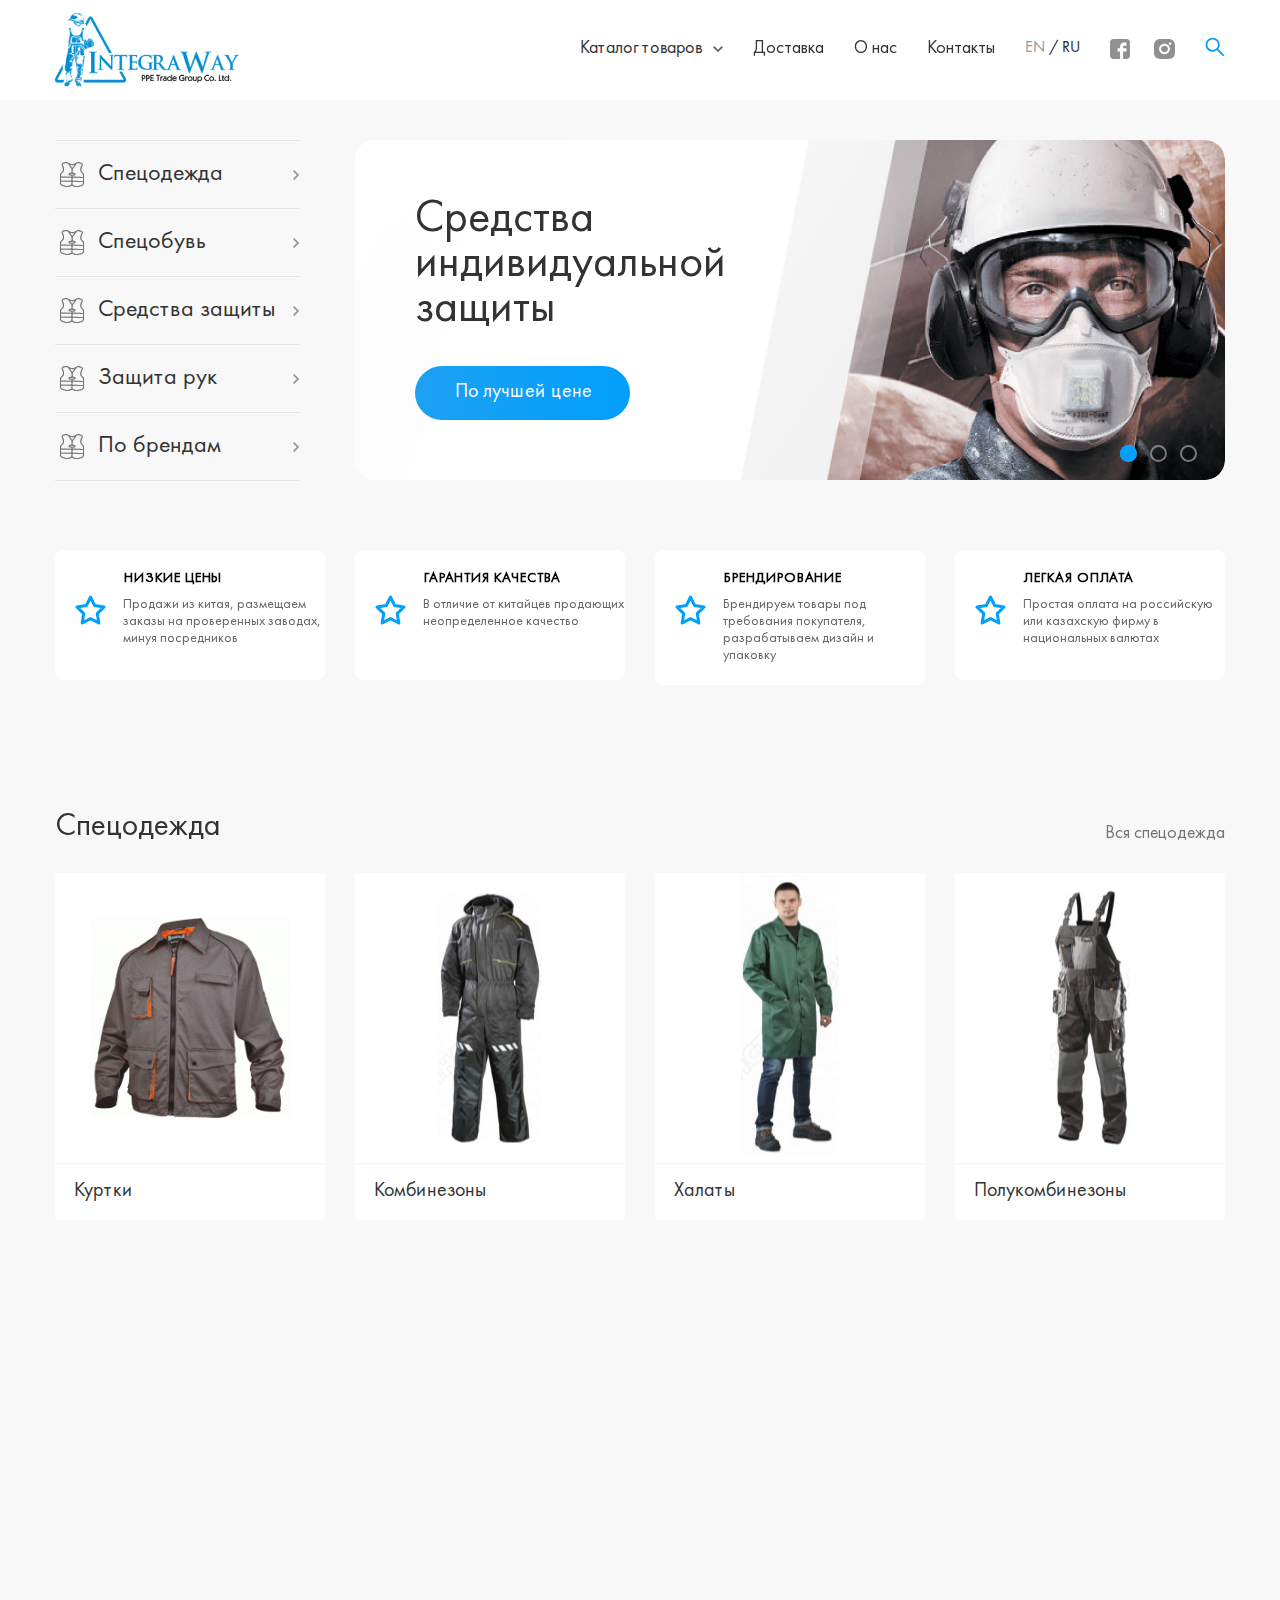
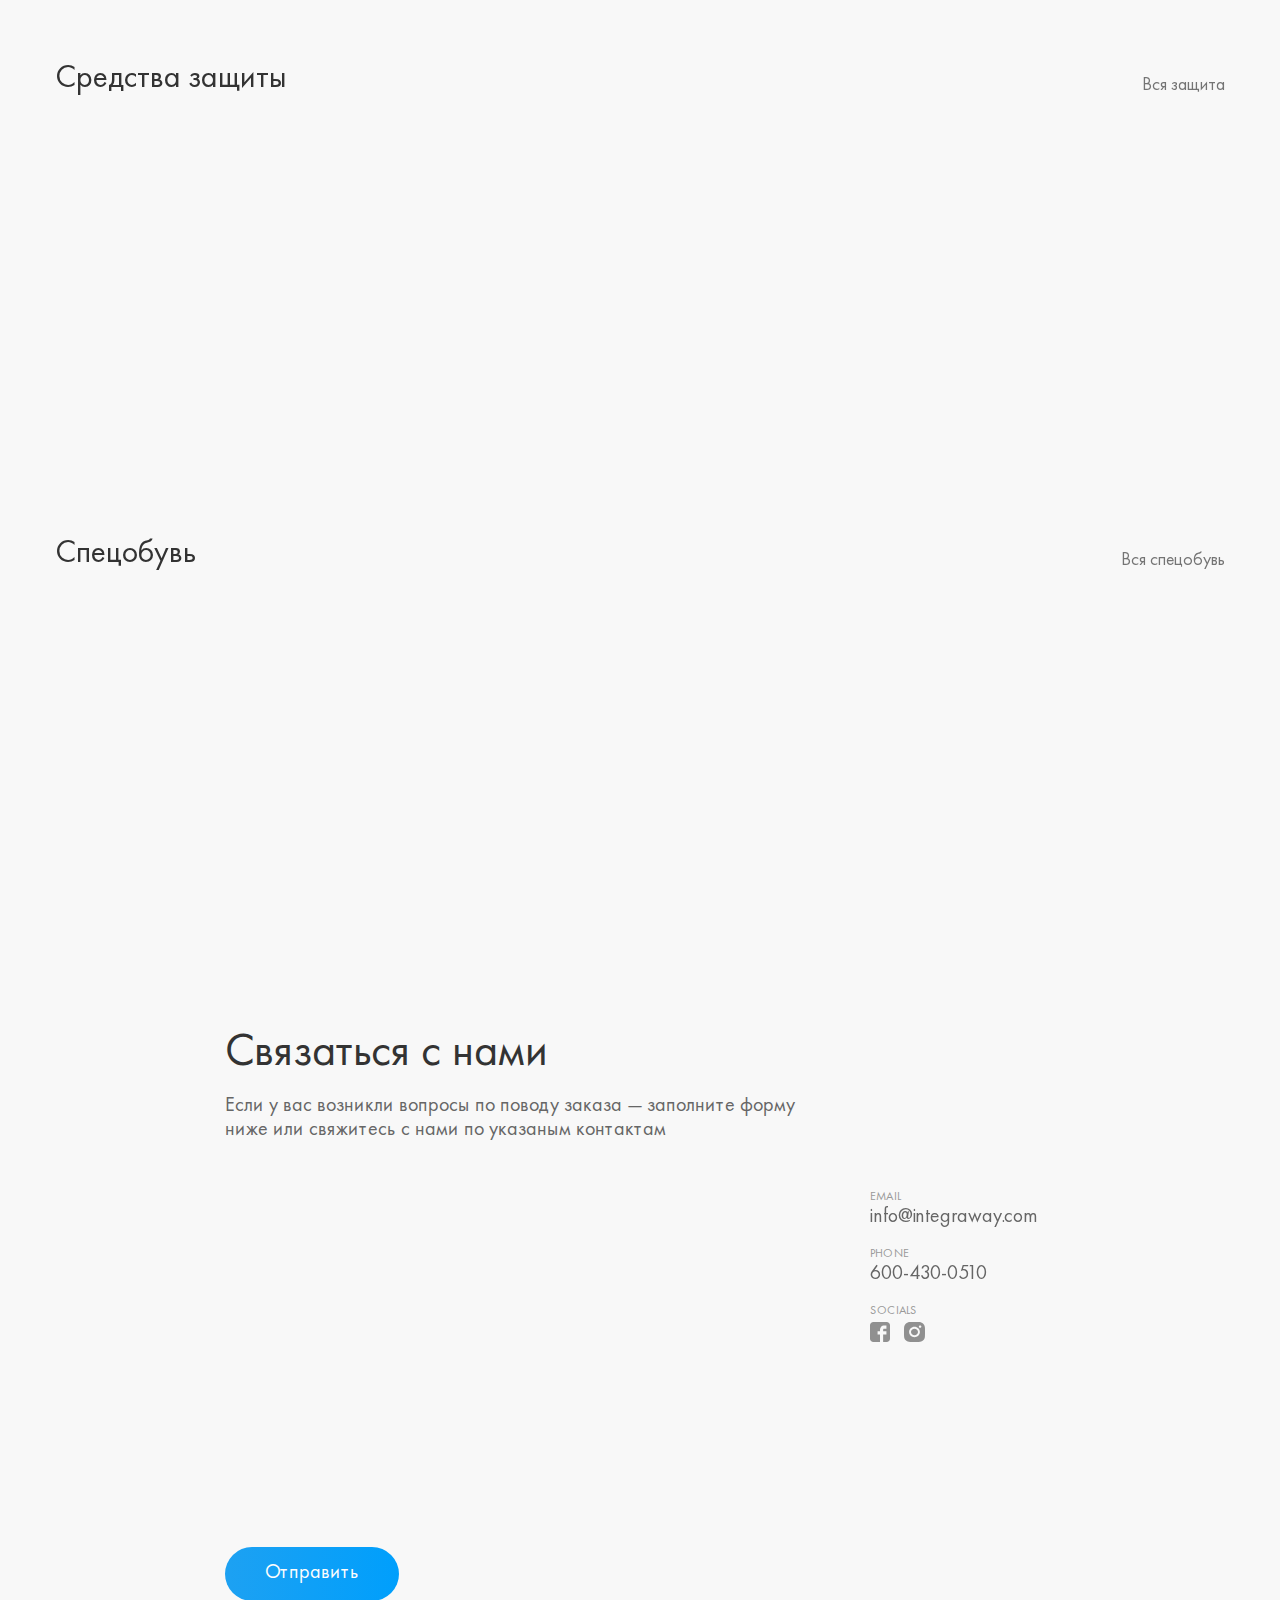
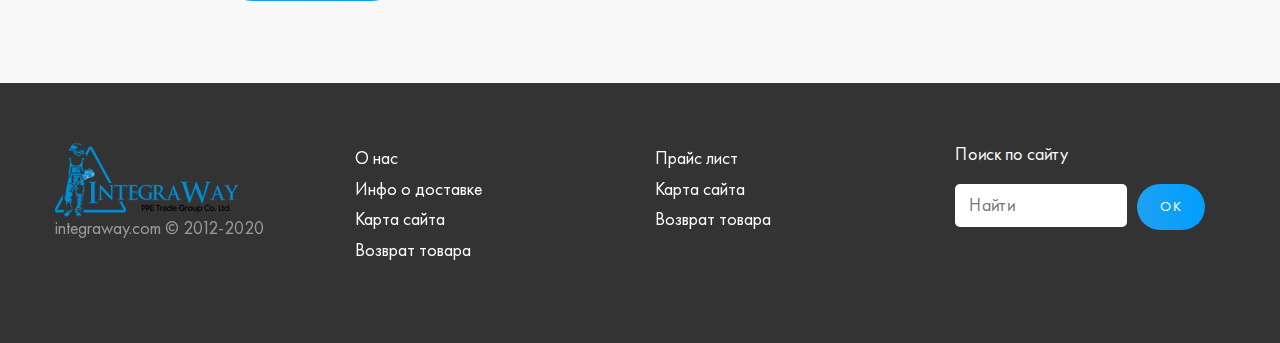
==== index.html @ 1db22d7c "Новый интегра" ====
<!DOCTYPE html>
<html lang="en">
    <head>
        <meta charset="utf-8" />
        <meta http-equiv="X-UA-Compatible" content="IE=edge" />
        <meta name="viewport" content="width=device-width, initial-scale=1, shrink-to-fit=no" />
        <meta name="description" content= />
        <meta name="author" content= />
        <link rel="stylesheet" href="css/animate.min.css">
        <link rel="stylesheet" href="css/hover-min.css">
        <link rel="stylesheet" href="https://stackpath.bootstrapcdn.com/bootstrap/4.3.1/css/bootstrap.min.css" integrity="sha384-ggOyR0iXCbMQv3Xipma34MD+dH/1fQ784/j6cY/iJTQUOhcWr7x9JvoRxT2MZw1T" crossorigin="anonymous">
        <link href="https://fonts.googleapis.com/css?family=Roboto:100,400,700&display=swap&subset=cyrillic" rel="stylesheet">
        <link rel="stylesheet" href="slick/slick.css">
        <link rel="stylesheet" href="slick/slick-theme.css">
        <link rel="stylesheet" href="css/reset.default.css">
        <link rel="stylesheet" href="css/fonts.css">
        <link rel="stylesheet" href="css/style.css">
        <title>IntegraWay.Remmastered</title>
    </head>
    <body>

        <section class="head">
            <div class="container-fluid">
                <div class="head-head">
                    <div class="head-head__logo"> <a href="index.html"><img src="img/head/logo.png" alt="img"></a> </div>
                    <div class="nav-menu">
                        <div class="nav-menu__item catalog"> <a href="#">Каталог товаров</a>
                            <img src="img/head/arrow.svg" alt="img">
                            <div class="submenu">
                                <div class="submenu_item"> <div class="catalog-item"><a href="#">Спецодежда</a></div>
                                    <a href="#">Одноразовая одежда</a>
                                    <a href="#">Комбинезоны</a>
                                    <a href="#">Полукомбинезоны</a>
                                    <a href="#">Куртки</a>
                                    <a href="#">Халаты</a>
                                    <a href="#">Жилеты</a>
                                    <a href="#">Фартуки</a>
                                    <a href="#">Рубашки, спецовки</a>
                                    <a href="#">Штаны и брюки</a>
                                    <a href="#">Внутренняя одежда</a>
                                    <a href="#">Сигнальная одежда</a>
                                    <a href="#">Униформа</a>
                                </div>
                                <div class="submenu_item"> <div class="catalog-item"><a href="#">Спецобувь</a></div>
                                    <a href="#">Ботинки рабочие</a>
                                    <a href="#">Сапоги рабочие</a>
                                    <a href="#">Сапоги резиновые</a>
                                    <a href="#">Шипы для обуви</a>
                                </div>
                                <div class="submenu_item"> <div class="catalog-item"><a href="#">Средства защиты</a></div>
                                    <a href="#">Защита головы</a>
                                    <a href="#">Защита глаз и лица</a>
                                    <a href="#">Защита органов<br> дыхания</a>
                                    <a href="#">Защита органов<br> слуха</a>
                                    <a href="#">Защита от падения<br> с высоты</a>
                                    <a href="#">Наборы защитного<br> оборудования </a>
                                </div>
                                <div class="submenu_item"> <div class="catalog-item"><a href="#">Бренды</a></div>
                                    <a href="#">AlBert</a>
                                    <a href="#">Amyto</a>
                                    <a href="#">Antony Gill</a>
                                    <a href="#">Delta</a>
                                    <a href="#">DeltaPlus</a>
                                    <a href="#">Dossi</a>
                                    <a href="#">Du Pont</a>
                                    <a href="#">FalkPit</a>
                                    <a href="#">Fanotek</a>
                                    <a href="#">FalkPit</a>
                                    <a href="#">Fanotek</a>
                                </div>
                            </div>
                        </div>
                        <div class="nav-menu__item hvr-underline-from-left"><a href="#">Доставка</a></div>
                        <div class="nav-menu__item hvr-underline-from-left"><a href="#">О нас</a></div>
                        <div class="nav-menu__item hvr-underline-from-left"><a href="#contact">Контакты</a></div>
                        <div class="nav-menu__item"><span class="EN">EN</span> / <span class="RU">RU</span></div>
                        <div class="nav-menu__item">
                            <a href="#"><img class="facebook" src="img/head/hover-facebook.svg" alt="img"></a>
                            <a href="#"><img class="insta" src="img/head/hover-insta.svg" alt="img"></a>
                        </div>
                        <div class="nav-menu__item">
                            <input type="search" placeholder="Поиск" class="head-search">
                            <img class="search-img" src="img/head/search.svg" alt="img">
                        </div>
                    </div>
                </div>
            </div>
        </section>

        <section class="burger">
            <a href="#" class="menu-link">
                <span></span>
            </a>
    
            <div class="menu">
                <div class="lank">
                    <div class="panel-head">
                        <div class="click catalogs"> <a href="#">Каталог товаров</a> <img class="cat-arrow" src="img/head/arrow.svg" alt="img">
                            <div class="panel-collapse">
                                <div class="click mt"><img class="catalogs-img" src="img/main/category-1.svg" alt="img"> <div class="categoryA" href="#">Спецодежда</div>
                                    <div class="panel-collapse">
                                        <div class="click"> <a class="subcategory1" href="#">Одноразовая одежда</a></div>
                                        <div class="click"> <a class="subcategory1" href="#">Комбинезоны</a></div>
                                        <div class="click"> <a class="subcategory1" href="#">Полукомбинезоны</a></div>
                                        <div class="click"> <a class="subcategory1" href="#">Куртки</a></div>
                                        <div class="click"> <a class="subcategory1" href="#">Халаты</a></div>
                                        <div class="click"> <a class="subcategory1" href="#">Жилеты</a></div>
                                        <div class="click"> <a class="subcategory1" href="#">Фартуки</a></div>
                                        <div class="click"> <a class="subcategory1" href="#">Рубашки, спецовки</a></div>
                                        <div class="click"> <a class="subcategory1" href="#">Штаны и брюки</a></div>
                                        <div class="click"> <a class="subcategory1" href="#">Внутренняя одежда</a></div>
                                        <div class="click"> <a class="subcategory1" href="#">Сигнальная одежда</a></div>
                                        <div class="click"> <a class="subcategory1" href="#">Униформа</a></div>
                                    </div>
                                </div>
                            </div>

                            <div class="panel-collapse">
                                <div class="click"><img class="catalogs-img" src="img/main/category-1.svg" alt="img"> <div class="categoryA" href="#">Спецобувь</div>
                                    <div class="panel-collapse">
                                        <div class="click"> <a class="subcategory1" href="#">Ботинки рабочие</a></div>
                                        <div class="click"> <a class="subcategory1" href="#">Сапоги рабочие</a></div>
                                        <div class="click"> <a class="subcategory1" href="#">Сапоги резиновы</a></div>
                                        <div class="click"> <a class="subcategory1" href="#">Шипы для обуви</a></div>
                                    </div>
                                </div>
                            </div>

                            <div class="panel-collapse">
                                <div class="click"><img class="catalogs-img" src="img/main/category-1.svg" alt="img"> <div class="categoryA" href="#">Средства защиты</div>
                                    <div class="panel-collapse">
                                        <div class="click"> <a class="subcategory1" href="#">Защита головы</a></div>
                                        <div class="click"> <a class="subcategory1" href="#">Защита глаз и лица</a> </div>
                                        <div class="click"> <a class="subcategory1" href="#">Защита органов дыхания</a> </div>
                                        <div class="click"> <a class="subcategory1" href="#">Защита органов слуха</a> </div>
                                        <div class="click"> <a class="subcategory1" href="#">Защита от падения с высоты</a></div>
                                        <div class="click"> <a class="subcategory1" href="#">Наборы защитного оборудования</a></div>
                                    </div>
                                </div>
                            </div>

                            <div class="panel-collapse">
                                <div class="click"><img class="catalogs-img" src="img/main/category-1.svg" alt="img"> <div class="categoryA" href="#">Бренды</div>
                                    <div class="panel-collapse">
                                        <div class="click"> <a class="subcategory1" href="#">AlBert</a></div>
                                        <div class="click"> <a class="subcategory1" href="#">Amyto</a></div>
                                        <div class="click"> <a class="subcategory1" href="#">Antony Gill</a></div>
                                        <div class="click"> <a class="subcategory1" href="#">Delta</a></div>
                                        <div class="click"> <a class="subcategory1" href="#">DeltaPlus</a></div>
                                        <div class="click"> <a class="subcategory1" href="#">Dossi</a></div>
                                        <div class="click"> <a class="subcategory1" href="#">Du Pont</a></div>
                                        <div class="click"> <a class="subcategory1" href="#">FalkPit</a></div>
                                        <div class="click"> <a class="subcategory1" href="#">Fanotek</a></div>
                                        <div class="click"> <a class="subcategory1" href="#">FalkPi</a></div>
                                        <div class="click"> <a class="subcategory1" href="#">Fanotek</a></div>
                                    </div>
                                </div>
                            </div>

                        </div>
                    </div>
                </div>
                <div class="link"><a href="#item1"">Доставка</a></div>
                <div class="link"><a href="#item1"">О нас</a></div>
                <div class="link"><a href="#contact"">Контакты</a></div>
                <div class="link">
                    <a class="facebook" href="#"><img src="img/head/hover-facebook.svg" alt="img"></a>
                    <a class="insta" href="#"><img src="img/head/hover-insta.svg" alt="img"></a>
                </div>
                <div class="">
                    <input class="burger-search" type="search" placeholder="Поиск">
                    <button class="burger-button">ок</button>
                </div>
            </div>
        </section>

        <section class="main">
            <div class="container-fluid">
                <div class="row">
                    <div class="col-12 col-sm-12 col-md-4 col-lg-3 col-xl-3">
                        <div class="panel-show wow fadeInLeft" data-wow-delay="0.5s" data-wow-duration="2s"><img class="show-img" src="img/main/category-1.svg" alt="img">Спецодежда<img class="show-arrow" src="img/main/category-arrow.svg" alt="img"> </div>
                        <div class="panel-hide">
                            <div>Одноразовая одежда</div>
                            <div>Комбинезоны</div>
                            <div>Полукомбинезоны</div>
                            <div>Куртки</div>
                            <div>Халаты</div>
                            <div>Жилеты</div>
                            <div>Фартуки</div>
                            <div>Рубашки, спецовки</div>
                            <div>Штаны и брюки</div>
                            <div>Внутренняя одежда</div>
                            <div>Сигнальная одежда</div>
                            <div>Униформа</div>
                        </div>

                        <div class="panel-show wow fadeInLeft" data-wow-delay="0.4s" data-wow-duration="2s"><img class="show-img" src="img/main/category-1.svg" alt="img">Спецобувь<img class="show-arrow" src="img/main/category-arrow.svg" alt="img"> </div>
                        <div class="panel-hide">
                            <div>Ботинки рабочие</div>
                            <div>Сапоги рабочие</div>
                            <div>Сапоги резиновые</div>
                            <div>Шипы для обуви</div>
                        </div>

                        <div class="panel-show wow fadeInLeft" data-wow-delay="0.3s" data-wow-duration="2s"><img class="show-img" src="img/main/category-1.svg" alt="img">Средства защиты<img class="show-arrow" src="img/main/category-arrow.svg" alt="img"> </div>
                        <div class="panel-hide">
                            <div>Защита головы</div>
                            <div>Защита глаз и лица</div>
                            <div>Защита органов дыхания</div>
                            <div>Защита органов слуха</div>
                            <div>Защита от падения с высоты</div>
                            <div>Наборы защитного оборудования</div>
                        </div>

                        <div class="panel-show wow fadeInLeft" data-wow-delay="0.2s" data-wow-duration="2s"><img class="show-img" src="img/main/category-1.svg" alt="img">Защита рук<img class="show-arrow" src="img/main/category-arrow.svg" alt="img"></div>
                        <div class="panel-hide">
                            <div>Защита головы</div>
                            <div>Защита глаз и лица</div>
                            <div>Защита органов дыхания</div>
                            <div>Защита органов слуха</div>
                            <div>Защита от падения с высоты</div>
                            <div>Наборы защитного оборудования</div>
                        </div>

                        <div class="panel-show after wow fadeInLeft" data-wow-delay="0.1s" data-wow-duration="2s"><img class="show-img" src="img/main/category-1.svg" alt="img">По брендам<img class="show-arrow" src="img/main/category-arrow.svg" alt="img"></div>
                        <div class="panel-hide">
                            <div>AlBert</div>
                            <div>Amyto</div>
                            <div>Antony Gill</div>
                            <div>Delta</div>
                            <div>DeltaPlus</div>
                            <div>Dossi</div>
                            <div>Du Pont</div>
                            <div>FalkPit</div>
                            <div>Fanotek</div>
                            <div>FalkPit</div>
                            <div>Fanotek</div>
                        </div>
                    </div>  
                    <div class="col-12 col-sm-12 col-md-8 col-lg-9 col-xl-9">
                        <div class="slider-main wow fadeInRight" data-wow-delay="0.2s" data-wow-duration="2s">
                            <div class="sliders">
                                <img src="img/main/slider-1.jpg" alt="img" class="screen-main">
                                <div class="sliders-title">Средства<br> индивидуальной<br> защиты</div>
                                <button class="sliders-button">По лучшей цене</button>
                            </div>

                            <div class="sliders">
                                <img src="img/main/slider-1.jpg" alt="img" class="screen-main">
                                <div class="sliders-title">Средства<br> индивидуальной<br> защиты</div>
                                <button class="sliders-button">По лучшей цене</button>
                            </div>

                            <div class="sliders">
                                <img src="img/main/slider-1.jpg" alt="img" class="screen-main">
                                <div class="sliders-title">Средства<br> индивидуальной<br> защиты</div>
                                <button class="sliders-button">По лучшей цене</button>
                            </div>
                        </div>
                    </div>
                </div>
            </div>
        </section>

        <!-- @media screen and (max-width: 767px) -->
        <section class="small main">
            <div class="container-fluid">
                <div class="row">
                    <div class="col-12 col-sm-12 col-md-8 col-lg-9 col-xl-9 slide" >
                        <div class="slider-main wow fadeInRight" data-wow-delay="0.2s" data-wow-duration="2s">
                            <div class="sliders">
                                <img src="img/main/slider-1.jpg" alt="img" class="screen-main">
                                <img src="img/main/main-mobile-slider.png" alt="img" class="mobile-main">
                                <div class="sliders-title">Средства<br> индивидуальной<br> защиты</div>
                                <button class="sliders-button">По лучшей цене</button>
                            </div>
                        </div>
                    </div>


                    <div class="col-12 col-sm-12 col-md-4 col-lg-3 col-xl-3">
                        <div class="panel-show wow fadeInLeft" data-wow-delay="0.5s" data-wow-duration="2s"><img
                                class="show-img" src="img/main/category-1.svg" alt="img">Спецодежда<img
                                class="show-arrow" src="img/main/category-arrow.svg" alt="img"> </div>
                        <div class="panel-hide">
                            <div>Одноразовая одежда</div>
                            <div>Комбинезоны</div>
                            <div>Полукомбинезоны</div>
                            <div>Куртки</div>
                            <div>Халаты</div>
                            <div>Жилеты</div>
                            <div>Фартуки</div>
                            <div>Рубашки, спецовки</div>
                            <div>Штаны и брюки</div>
                            <div>Внутренняя одежда</div>
                            <div>Сигнальная одежда</div>
                            <div>Униформа</div>
                        </div>

                        <div class="panel-show wow fadeInLeft" data-wow-delay="0.4s" data-wow-duration="2s"><img
                                class="show-img" src="img/main/category-1.svg" alt="img">Спецобувь<img
                                class="show-arrow" src="img/main/category-arrow.svg" alt="img"> </div>
                        <div class="panel-hide">
                            <div>Ботинки рабочие</div>
                            <div>Сапоги рабочие</div>
                            <div>Сапоги резиновые</div>
                            <div>Шипы для обуви</div>
                        </div>

                        <div class="panel-show wow fadeInLeft" data-wow-delay="0.3s" data-wow-duration="2s"><img
                                class="show-img" src="img/main/category-1.svg" alt="img">Средства защиты<img
                                class="show-arrow" src="img/main/category-arrow.svg" alt="img"> </div>
                        <div class="panel-hide">
                            <div>Защита головы</div>
                            <div>Защита глаз и лица</div>
                            <div>Защита органов дыхания</div>
                            <div>Защита органов слуха</div>
                            <div>Защита от падения с высоты</div>
                            <div>Наборы защитного оборудования</div>
                        </div>

                        <div class="panel-show wow fadeInLeft" data-wow-delay="0.2s" data-wow-duration="2s"><img
                                class="show-img" src="img/main/category-1.svg" alt="img">Защита рук<img
                                class="show-arrow" src="img/main/category-arrow.svg" alt="img"></div>
                        <div class="panel-hide">
                            <div>Защита головы</div>
                            <div>Защита глаз и лица</div>
                            <div>Защита органов дыхания</div>
                            <div>Защита органов слуха</div>
                            <div>Защита от падения с высоты</div>
                            <div>Наборы защитного оборудования</div>
                        </div>

                        <div class="panel-show after wow fadeInLeft" data-wow-delay="0.1s" data-wow-duration="2s"><img
                                class="show-img" src="img/main/category-1.svg" alt="img">По брендам<img
                                class="show-arrow" src="img/main/category-arrow.svg" alt="img"></div>
                        <div class="panel-hide">
                            <div>AlBert</div>
                            <div>Amyto</div>
                            <div>Antony Gill</div>
                            <div>Delta</div>
                            <div>DeltaPlus</div>
                            <div>Dossi</div>
                            <div>Du Pont</div>
                            <div>FalkPit</div>
                            <div>Fanotek</div>
                            <div>FalkPit</div>
                            <div>Fanotek</div>
                        </div>
                    </div> 
                </div>
            </div>
        </section>

        <section class="features">
            <div class="container-fluid">
                <div class="row">
                    <div class="col-12 col-sm-6 col-md-6 col-lg-3 col-xl-3">
                        <div class="item hvr-border-fade wow fadeInLeft" data-wow-delay="0.2s" data-wow-duration="2s">
                            <div class="item-title">низкие цены</div>
                            <div class="item-descr">
                                <div class="item-descr__img"><img src="img/features/star.svg" alt="img"></div>
                                <div class="item-descr__text">Продажи из китая, размещаем заказы на проверенных заводах, минуя посредников</div>
                            </div>
                        </div>
                    </div>
                    <div class="col-12 col-sm-6 col-md-6 col-lg-3 col-xl-3">
                        <div class="item hvr-border-fade wow fadeInLeft" data-wow-delay="0.4s" data-wow-duration="2s"">
                            <div class="item-title">гарантия качества</div>
                            <div class="item-descr">
                                <div class="item-descr__img"><img src="img/features/star.svg" alt="img"></div>
                                <div class="item-descr__text">В отличие от китайцев продающих неопределенное качество</div>
                            </div>
                        </div>
                    </div>
                    <div class="col-12 col-sm-6 col-md-6 col-lg-3 col-xl-3">
                        <div class="item hvr-border-fade wow fadeInRight" data-wow-delay="0.2s" data-wow-duration="2s"">
                            <div class="item-title">брендирование</div>
                            <div class="item-descr">
                                <div class="item-descr__img"><img src="img/features/star.svg" alt="img"></div>
                                <div class="item-descr__text">Брендируем товары под требования покупателя, разрабатываем дизайн и упаковку</div>
                            </div>
                        </div>
                    </div>
                    <div class="col-12 col-sm-6 col-md-6 col-lg-3 col-xl-3">
                        <div class="item hvr-border-fade wow fadeInRight" data-wow-delay="0.4s" data-wow-duration="2s"">
                            <div class="item-title">Легкая оплата</div>
                            <div class="item-descr">
                                <div class="item-descr__img"><img src="img/features/star.svg" alt="img"></div>
                                <div class="item-descr__text">Простая оплата на российскую или казахскую фирму в национальных валютах</div>
                            </div>
                        </div>
                    </div>
                </div>
            </div>
        </section>

        <section class="showcase">
            <div class="container-fluid">
                <div class="showcase-descr">
                    <div class="showcase-descr__title"><a class="hvr-forward" href="#">Спецодежда</a></div>
                    <div class="showcase-descr__subtitle"><a class="hvr-forward" href="#">Вся спецодежда</a></div>
                </div>
                <div class="row">
                    <div class="col-12 col-sm-6 col-md-4 col-lg-3 col-xl-3">
                        <div class="card wow fadeInDown" data-wow-delay="0.1s" data-wow-duration="1s">
                            <div class="card-img"><a href="#"><img src="img/showcase/category-1.jpg" alt="img"></a></div>
                            <div class="card-name"><a href="#">Куртки</a></div>
                        </div>
                    </div>

                    <div class="col-12 col-sm-6 col-md-4 col-lg-3 col-xl-3">
                        <div class="card wow fadeInDown" data-wow-delay="0.2s" data-wow-duration="1s">
                            <div class="card-img"><a href="#"><img src="img/showcase/category-2.jpg" alt="img"></a></div>
                            <div class="card-name"><a href="#">Комбинезоны</a></div>
                        </div>
                    </div>

                    <div class="col-12 col-sm-6 col-md-4 col-lg-3 col-xl-3">
                        <div class="card wow fadeInDown" data-wow-delay="0.3s" data-wow-duration="1s">
                            <div class="card-img"><a href="#"><img src="img/showcase/category-3.jpg" alt="img"></a></div>
                            <div class="card-name"><a href="#">Халаты</a></div>
                        </div>
                    </div>

                    <div class="col-12 col-sm-6 col-md-4 col-lg-3 col-xl-3">
                        <div class="card wow fadeInDown" data-wow-delay="0.4s" data-wow-duration="2s">
                            <div class="card-img"><a href="#"><img src="img/showcase/category-4.jpg" alt="img"></a></div>
                            <div class="card-name"><a href="#">Полукомбинезоны</a></div>
                        </div>
                    </div>

                    <div class="col-12 col-sm-6 col-md-4 col-lg-3 col-xl-3">
                        <div class="card wow fadeInUp" data-wow-delay="0.1s" data-wow-duration="1s">
                            <div class="card-img"><a href="#"><img src="img/showcase/category-5.jpg" alt="img"></a></div>
                            <div class="card-name"><a href="#">Халаты</a></div>
                        </div>
                    </div>

                    <div class="col-12 col-sm-6 col-md-4 col-lg-3 col-xl-3">
                        <div class="card wow fadeInUp" data-wow-delay="0.2s" data-wow-duration="1s">
                            <div class="card-img"><a href="#"><img src="img/showcase/category-6.jpg" alt="img"></a></div>
                            <div class="card-name"><a href="#">Жилеты</a></div>
                        </div>
                    </div>

                    <div class="col-12 col-sm-6 col-md-4 col-lg-3 col-xl-3">
                        <div class="card wow fadeInUp" data-wow-delay="0.3s" data-wow-duration="1s">
                            <div class="card-img"><a href="#"><img src="img/showcase/category-7.jpg" alt="img"></a></div>
                            <div class="card-name"><a href="#">Фартуки</a></div>
                        </div>
                    </div>

                    <div class="col-12 col-sm-6 col-md-4 col-lg-3 col-xl-3">
                        <div class="card wow fadeInUp" data-wow-delay="0.4s" data-wow-duration="1s">
                            <div class="card-img"><a href="#"><img src="img/showcase/category-8.jpg" alt="img"></a></div>
                            <div class="card-name"><a href="#">Штаны и брюки</a></div>
                        </div>
                    </div>
                </div>

                <div class="showcase-descr">
                    <div class="showcase-descr__title"><a class="hvr-forward" href="#">Средства защиты</a></div>
                    <div class="showcase-descr__subtitle"><a class="hvr-forward" href="#">Вся защита</a></div>
                </div>
                <div class="row">
                    <div class="col-12 col-sm-6 col-md-4 col-lg-3 col-xl-3">
                        <div class="card wow fadeInLeft" data-wow-delay="0.1s" data-wow-duration="1s">
                            <div class="card-img"><a href="#"><img src="img/showcase/category-9.jpg" alt="img"></a></div>
                            <div class="card-name"><a href="#">Куртки</a></div>
                        </div>
                    </div>

                    <div class="col-12 col-sm-6 col-md-4 col-lg-3 col-xl-3">
                        <div class="card wow fadeInLeft" data-wow-delay="0.3s" data-wow-duration="1s">
                            <div class="card-img"><a href="#"><img src="img/showcase/category-10.jpg" alt="img"></a></div>
                            <div class="card-name"><a href="#">Комбинезоны</a></div>
                        </div>
                    </div>

                    <div class="col-12 col-sm-6 col-md-4 col-lg-3 col-xl-3">
                        <div class="card wow fadeInRight" data-wow-delay="0.3s" data-wow-duration="1s">
                            <div class="card-img"><a href="#"><img src="img/showcase/category-11.jpg" alt="img"></a></div>
                            <div class="card-name"><a href="#">Халаты</a></div>
                        </div>
                    </div>

                    <div class="col-12 col-sm-6 col-md-4 col-lg-3 col-xl-3">
                        <div class="card wow fadeInRight" data-wow-delay="0.1s" data-wow-duration="1s">
                            <div class="card-img"><a href="#"><img src="img/showcase/category-12.jpg" alt="img"></a></div>
                            <div class="card-name"><a href="#">Полукомбинезоны</a></div>
                        </div>
                    </div>
                </div>

                <div class="showcase-descr">
                    <div class="showcase-descr__title"><a class="hvr-forward" href="#">Спецобувь </a></div>
                    <div class="showcase-descr__subtitle"><a class="hvr-forward" href="#">Вся спецобувь</a></div>
                </div>
                <div class="row">
                    <div class="col-12 col-sm-6 col-md-4 col-lg-3 col-xl-3">
                        <div class="card wow fadeInLeft" data-wow-delay="0.1s" data-wow-duration="1s">
                            <div class="card-img"><a href="#"><img src="img/showcase/category-9.jpg" alt="img"></a></div>
                            <div class="card-name"><a href="#">Куртки</a></div>
                        </div>
                    </div>

                    <div class="col-12 col-sm-6 col-md-4 col-lg-3 col-xl-3">
                        <div class="card wow fadeInLeft" data-wow-delay="0.3s" data-wow-duration="1s"">
                            <div class="card-img"><a href="#"><img src="img/showcase/category-10.jpg" alt="img"></a></div>
                            <div class="card-name"><a href="#">Комбинезоны</a></div>
                        </div>
                    </div>

                    <div class="col-12 col-sm-6 col-md-4 col-lg-3 col-xl-3">
                        <div class="card wow fadeInRight" data-wow-delay="0.3s" data-wow-duration="1s">
                            <div class="card-img"><a href="#"><img src="img/showcase/category-11.jpg" alt="img"></a></div>
                            <div class="card-name"><a href="#">Халаты</a></div>
                        </div>
                    </div>

                    <div class="col-12 col-sm-6 col-md-4 col-lg-3 col-xl-3">
                        <div class="card wow fadeInRight" data-wow-delay="0.1s" data-wow-duration="1s">
                            <div class="card-img"><a href="#"><img src="img/showcase/category-12.jpg" alt="img"></a></div>
                            <div class="card-name"><a href="#">Полукомбинезоны</a></div>
                        </div>
                    </div>
                </div>
            </div>
        </section>

        <!-- @media screen and (max-width: 576px) -->
        <section class="showcase showcase-small">
            <div class="container-fluid">
                <div class="showcase-descr">
                    <div class="showcase-descr__title"><a class="hvr-forward" href="#">Спецодежда</a></div>
                    <div class="showcase-descr__subtitle"><a class="hvr-forward" href="#">Вся спецодежда</a></div>
                </div>
                <div class="showcase-slider">
                    <div class="card cards">
                        <div class="card-img"><a href="#"><img src="img/showcase/category-1.jpg" alt="img"></a></div>
                        <div class="card-name"><a href="#">Куртки</a></div>
                    </div>
                        
                    <div class="card cards">
                        <div class="card-img"><a href="#"><img src="img/showcase/category-2.jpg" alt="img"></a></div>
                        <div class="card-name"><a href="#">Комбинезоны</a></div>
                    </div>
                       
                    <div class="card cards">
                        <div class="card-img"><a href="#"><img src="img/showcase/category-3.jpg" alt="img"></a></div>
                        <div class="card-name"><a href="#">Халаты</a></div>
                    </div>
                      
                    <div class="card cards">
                        <div class="card-img"><a href="#"><img src="img/showcase/category-4.jpg" alt="img"></a></div>
                        <div class="card-name"><a href="#">Полукомбинезоны</a></div>
                    </div>
                     
                    <div class="card cards">
                        <div class="card-img"><a href="#"><img src="img/showcase/category-5.jpg" alt="img"></a></div>
                        <div class="card-name"><a href="#">Халаты</a></div>
                    </div>
                            
                    <div class="card cards">
                        <div class="card-img"><a href="#"><img src="img/showcase/category-6.jpg" alt="img"></a></div>
                        <div class="card-name"><a href="#">Жилеты</a></div>
                    </div>
                        
                    <div class="card cards">
                        <div class="card-img"><a href="#"><img src="img/showcase/category-7.jpg" alt="img"></a></div>
                        <div class="card-name"><a href="#">Фартуки</a></div>
                    </div>
                       
                    <div class="card cards">
                        <div class="card-img"><a href="#"><img src="img/showcase/category-8.jpg" alt="img"></a></div>
                        <div class="card-name"><a href="#">Штаны и брюки</a></div>
                    </div>
                </div>

                <div class="showcase-descr">
                    <div class="showcase-descr__title"><a class="hvr-forward" href="#">Средства защиты</a></div>
                    <div class="showcase-descr__subtitle"><a class="hvr-forward" href="#">Вся защита</a></div>
                </div>
                <div class="showcase-slider">
                    <div class="card cards">
                        <div class="card-img"><a href="#"><img src="img/showcase/category-9.jpg" alt="img"></a></div>
                        <div class="card-name"><a href="#">Куртки</a></div>
                    </div>
                   
                    <div class="card cards">
                        <div class="card-img"><a href="#"><img src="img/showcase/category-10.jpg" alt="img"></a></div>
                        <div class="card-name"><a href="#">Комбинезоны</a></div>
                    </div>
                   
                    <div class="card cards">
                        <div class="card-img"><a href="#"><img src="img/showcase/category-11.jpg" alt="img"></a></div>
                        <div class="card-name"><a href="#">Халаты</a></div>
                    </div>
                  
                    <div class="card cards">
                        <div class="card-img"><a href="#"><img src="img/showcase/category-12.jpg" alt="img"></a></div>
                        <div class="card-name"><a href="#">Полукомбинезоны</a></div>
                    </div>
                </div>

                <div class="showcase-descr">
                    <div class="showcase-descr__title"><a class="hvr-forward" href="#">Спецобувь </a></div>
                    <div class="showcase-descr__subtitle"><a class="hvr-forward" href="#">Вся спецобувь</a></div>
                </div>
                <div class="showcase-slider">
                    <div class="card cards">
                        <div class="card-img"><a href="#"><img src="img/showcase/category-9.jpg" alt="img"></a></div>
                        <div class="card-name"><a href="#">Куртки</a></div>
                    </div>
                    
                    <div class="card cards">
                        <div class=" card-img"><a href="#"><img src="img/showcase/category-10.jpg" alt="img"></a></div>
                        <div class="card-name"><a href="#">Комбинезоны</a></div>
                    </div>

                    <div class="card cards">
                        <div class="card-img"><a href="#"><img src="img/showcase/category-11.jpg" alt="img"></a></div>
                        <div class="card-name"><a href="#">Халаты</a></div>
                    </div>
                
                    <div class="card cards">
                        <div class="card-img"><a href="#"><img src="img/showcase/category-12.jpg" alt="img"></a></div>
                        <div class="card-name"><a href="#">Полукомбинезоны</a></div>
                    </div>
                </div>
            </div>
        </section>

        <section class="contact" id="contact">
            <div class="container">
                <div class="contacts">
                    <div class="contact-title">Связаться с нами</div>
                    <div class="contact-subtitle">Если у вас возникли вопросы по поводу заказа — заполните форму<br> ниже или свяжитесь с нами по указаным контактам</div>
                    <form action="" class="form">
                        <div class="row">
                            <div class="col-9">
                                <div class="form-input wow fadeInLeftBig" data-wow-delay="0s" data-wow-duration="2s"><input type="text" placeholder="Ваше имя"></div>
                                <div class="form-input wow fadeInLeftBig" data-wow-delay="0.1s" data-wow-duration="2s"><input type="text" placeholder="Ваш контакт"></div>
                                <textarea class="wow fadeInLeftBig" data-wow-delay="0.2s" data-wow-duration="2s" name="" id="" cols="30" rows="10" placeholder="Сообщение"></textarea>
                            </div>
                            <div class="col-3">
                                <div class="label">email</div>
                                <div class="name hvr-pulse"><a href="mailto:info@integraway.com">info@integraway.com</a></div>
    
                                <div class="label">phone</div>
                                <div class="name hvr-pulse"><a href="tel:600-430-0510">600-430-0510</a></div>
    
                                <div class="label">socials</div>
                                <div class="name">
                                    <a href="#" class="socials"><img src="img/contact/hover-facebook.svg" alt="img"></a>
                                    <a href="#" class="socials"><img src="img/contact/hover-insta.svg" alt="img"></a>
                                </div>
                            </div>
                        </div>
                        <button class="form-button">Отправить</button>
                    </form>
                </div>
            </div>
        </section>

        <!-- @media screen and (max-width: 767px) -->
        <section class="contact contact-small" id="contact">
            <div class="container">
                <div class="contacts">
                    <div class="contact-title">Связаться с нами</div>
                    <div class="contact-subtitle">Если у вас возникли вопросы по поводу заказа — заполните форму<br> ниже или свяжитесь с нами по указаным контактам</div>
                    <form action="" class="form">
                        <div class="row">
                            <div class="col-12 col-sm-12">
                                <div class="label">email</div>
                                <div class="name hvr-pulse"><a href="mailto:info@integraway.com">info@integraway.com</a>
                                </div>

                                <div class="label">phone</div>
                                <div class="name hvr-pulse"><a href="tel:600-430-0510">600-430-0510</a></div>

                                <div class="label">socials</div>
                                <div class="name">
                                    <a href="#" class="socials"><img src="img/contact/hover-facebook.svg" alt="img"></a>
                                    <a href="#" class="socials"><img src="img/contact/hover-insta.svg" alt="img"></a>
                                </div>
                            </div>

                            <div class="col-12 col-sm-12">
                                <div class="form-input wow fadeInLeftBig" data-wow-delay="0s" data-wow-duration="2s"><input type="text" placeholder="Ваше имя"></div>
                                <div class="form-input wow fadeInLeftBig" data-wow-delay="0.1s" data-wow-duration="2s"><input type="text" placeholder="Ваш контакт"></div>
                                <textarea class="wow fadeInLeftBig" data-wow-delay="0.2s" data-wow-duration="2s" name="12 col-sm-12 id="" cols="30" rows="10" placeholder="Сообщение"></textarea>
                                <button class="form-button">Отправить</button>
                            </div>
                        </div>
                        
                    </form>
                </div>
            </div>
        </section>


        <section class="footer">
            <div class="container-fluid">
                <div class="row">
                    <div class="col-12 col-sm-12 col-md-4 col-lg-3">
                        <div class="footer-logo"><a href="index.html"><img src="img/footer/logo.png" alt="logo"></a></div>
                        <p>IntegraWay.com &copy; 2012-2020</p>
                    </div>

                    <div class="col-12 col-sm-12 col-md-4 col-lg-3">
                        <div class="footer-link">
                            <a class="hvr-forward" href="#">О нас</a class="hvr-grow"><br>
                            <a class="hvr-forward" href="#">Инфо о доставке</a><br>
                            <a class="hvr-forward" href="#">Карта сайта</a><br>
                            <a class="hvr-forward" href="#">Возврат товара</a>
                        </div>
                    </div>

                    <div class="col-12 col-sm-12 col-md-4 col-lg-3">
                        <div class="footer-link">
                            <a class="hvr-forward" href="#">Прайс лист</a><br>
                            <a class="hvr-forward" href="#">Карта сайта</a><br>
                            <a class="hvr-forward" href="#">Возврат товара</a>
                        </div>
                    </div>

                    <div class="col-12 col-sm-12 col-md-4 col-lg-3">
                        <div class="footer-label">Поиск по сайту</div>
                        <input type="search" class="footer-input" placeholder="Найти">
                        <button class="footer-button">ок</button>
                    </div>
                </div>
            </div>
        </section>

        <!-- @media screen and (max-width: 767px) -->
        <section class="footer footer-small">
            <div class="container-fluid">
                <div class="row">
                    <div class="col-12 col-sm-12 col-md-4">
                        <div class="footer-link">
                            <a class="hvr-forward" href="#">О нас</a class="hvr-grow"><br>
                            <a class="hvr-forward" href="#">Инфо о доставке</a><br>
                            <a class="hvr-forward" href="#">Карта сайта</a><br>
                            <a class="hvr-forward" href="#">Возврат товара</a>
                            <a class="hvr-forward" href="#">Прайс лист</a><br>
                            <a class="hvr-forward" href="#">Карта сайта</a><br>
                            <a class="hvr-forward" href="#">Возврат товара</a>
                        </div>
                    </div>

                    <div class="col-12 col-sm-12 col-md-4">
                        <div class="footer-label">Поиск по сайту</div>
                        <input type="search" class="footer-input" placeholder="Найти">
                        <button class="footer-button">ок</button>
                    </div>

                    <div class="col-12 col-sm-12 col-md-4">
                        <div class="footer-logo"><a href="index.html"><img src="img/footer/logo.png" alt="logo"></a>
                        </div>
                        <p>IntegraWay.com &copy; 2012-2020</p>
                    </div>
                </div>
            </div>
        </section>

        <script src="https://code.jquery.com/jquery-1.12.4.min.js" integrity="sha256-ZosEbRLbNQzLpnKIkEdrPv7lOy9C27hHQ+Xp8a4MxAQ=" crossorigin="anonymous"></script>
        <script src="slick/slick.min.js"></script>
        <script src="https://stackpath.bootstrapcdn.com/bootstrap/4.3.1/js/bootstrap.min.js" integrity="sha384-JjSmVgyd0p3pXB1rRibZUAYoIIy6OrQ6VrjIEaFf/nJGzIxFDsf4x0xIM+B07jRM" crossorigin="anonymous"></script>
        <script src="js/wow.min.js"></script>
        <script>
        new WOW().init();
        </script>
        <script src="js/script.js"></script>
    </body>
</html>
---- css/fonts.css ----
@font-face {
    font-family: 'Futura New';
    src: local('../fonts/Futura New Book Reg'), local('../fonts/Futura-New-Book-Reg'),
        url('../fonts/FuturaNewBook-Reg.woff2') format('woff2'),
        url('../fonts/FuturaNewBook-Reg.woff') format('woff'),
        url('../fonts/FuturaNewBook-Reg.ttf') format('truetype');
    font-weight: normal;
    font-style: normal;
}
---- css/style.css ----
@import 'head.css';
@import 'main.css';
@import 'features.css';
@import 'showcase.css';
@import 'contact.css';
@import 'footer.css';
@import 'product.css';
@import 'descr.css';
@import 'description.css';
@import 'recomend.css';
@import 'error.css';
@import 'variables.css';

body {
    font-family: 'Futura new';
}
button:focus, div, input:focus {
    outline: none;
}
a:focus {
    outline: none;
}
.container-fluid {
    max-width: 1200px;
}

@media screen and (max-width: 1200px) {
    .container-fluid {
        max-width: 1140px;
    }
}

@media screen and (max-width: 992px) {
    .container-fluid {
        max-width: 960px;
    }
}

@media screen and (max-width: 768px) {
    .container-fluid {
        max-width: 720px;
    }
}

@media screen and (max-width: 576px) {
    .container-fluid {
        max-width: 540px;
    }
}

/* @media screen and (max-width: 415px) {
    .container-fluid {
        max-width: 311px;
    }
} */
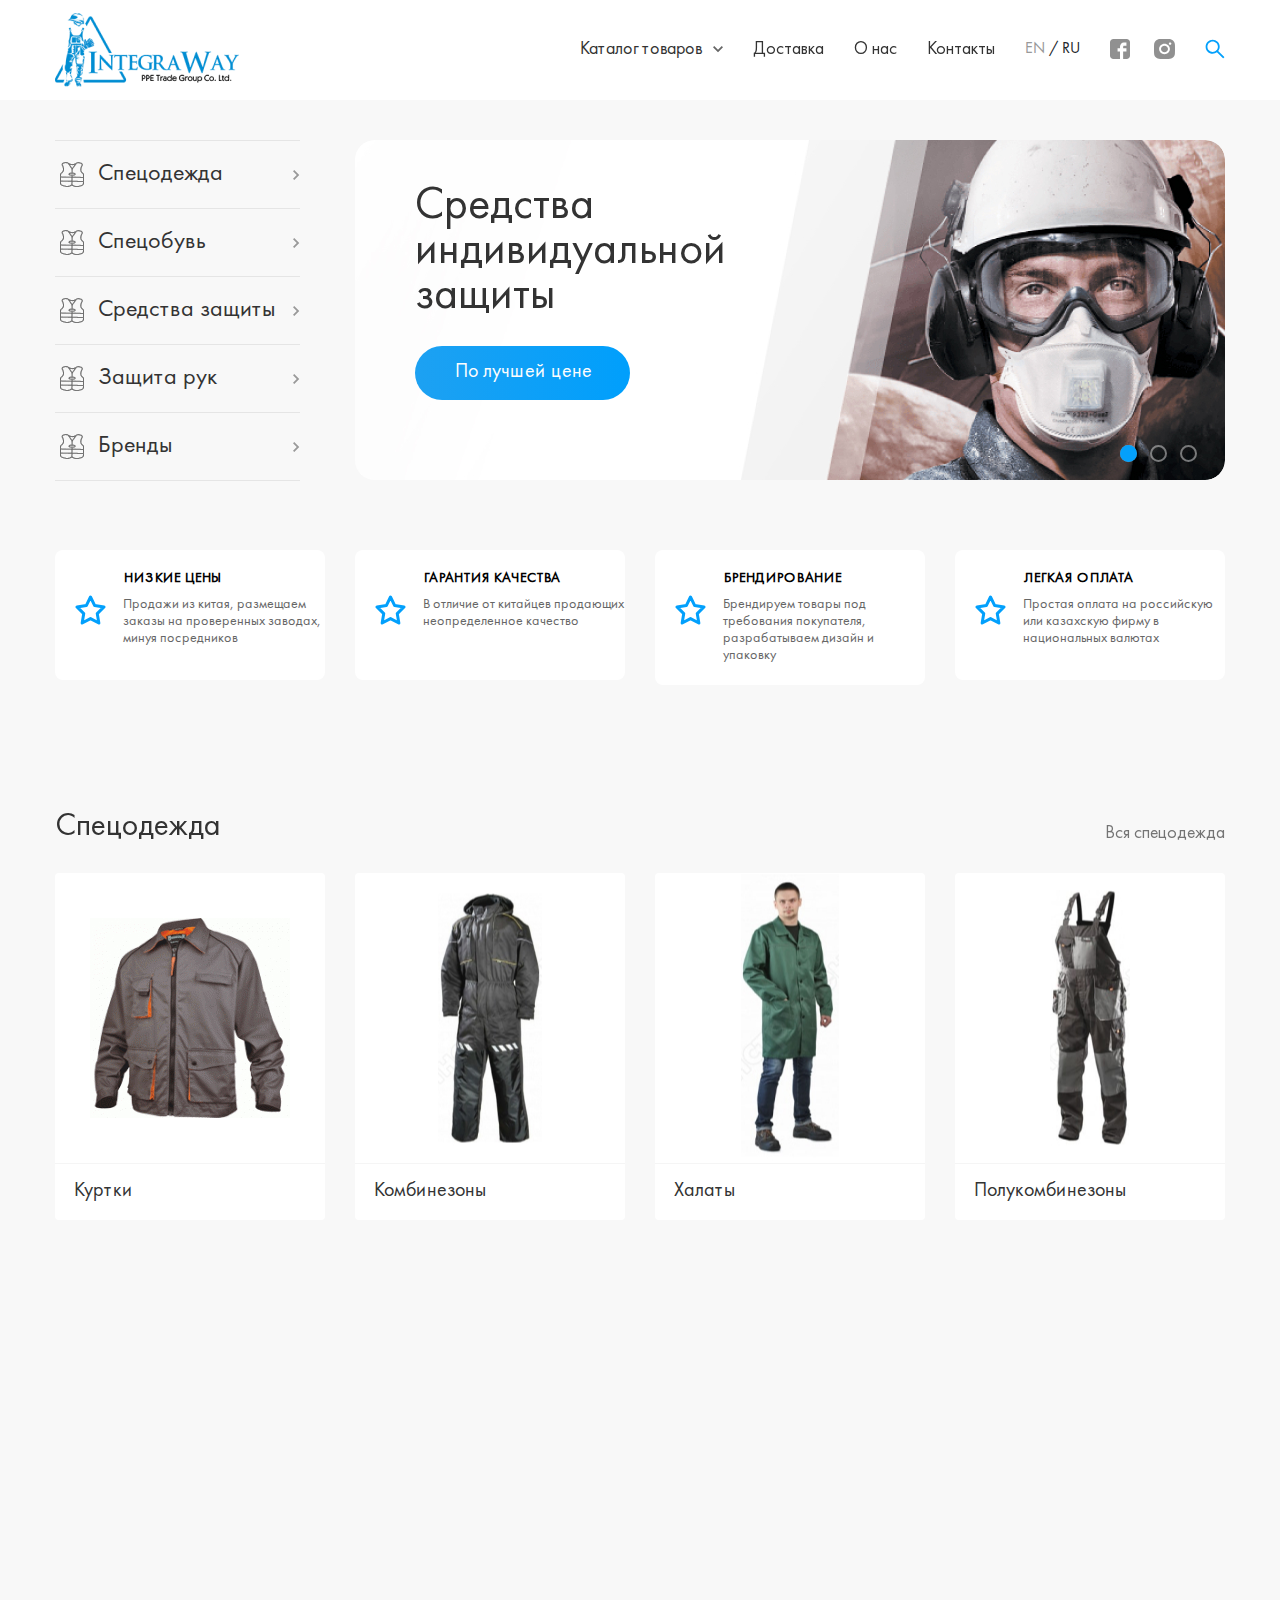
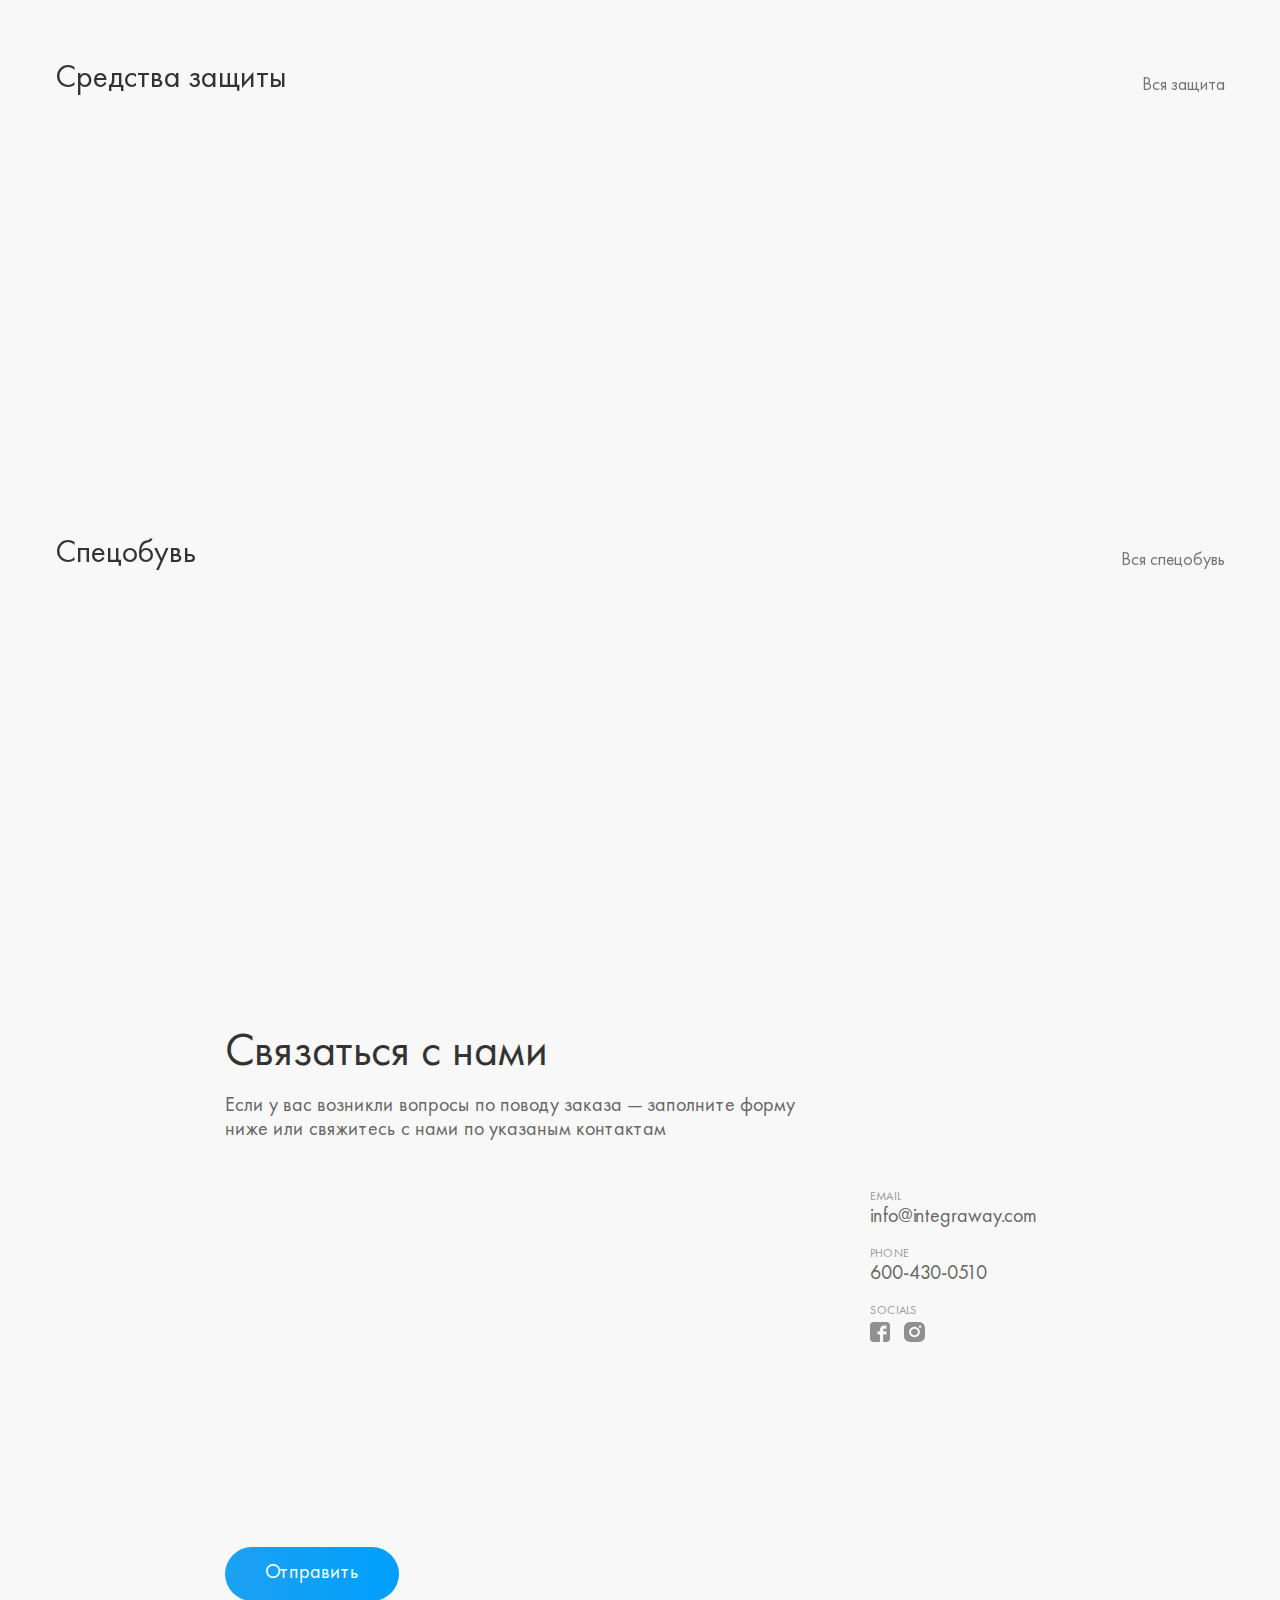
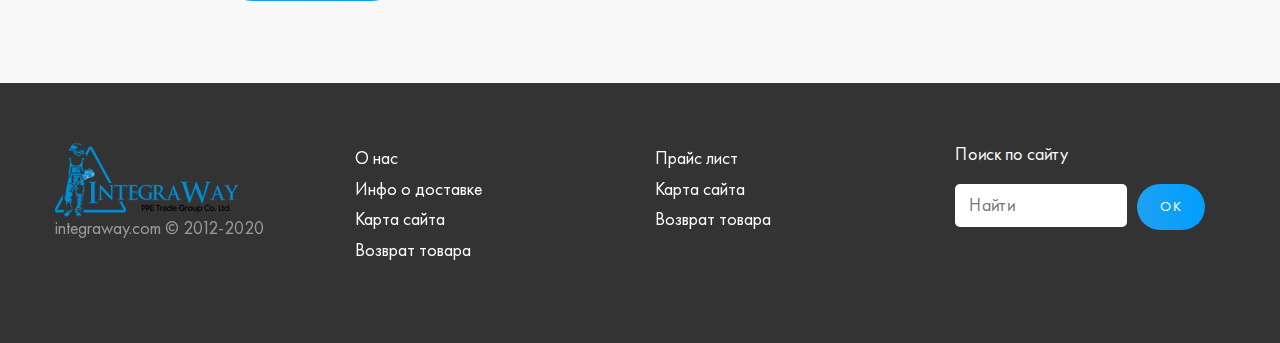
==== commit c74a6755: "Третий Вариант" ====
--- a/index.html
+++ b/index.html
@@ -7,9 +7,7 @@
         <meta name="description" content= />
         <meta name="author" content= />
         <link rel="stylesheet" href="css/animate.min.css">
-        <link rel="stylesheet" href="css/hover-min.css">
         <link rel="stylesheet" href="https://stackpath.bootstrapcdn.com/bootstrap/4.3.1/css/bootstrap.min.css" integrity="sha384-ggOyR0iXCbMQv3Xipma34MD+dH/1fQ784/j6cY/iJTQUOhcWr7x9JvoRxT2MZw1T" crossorigin="anonymous">
-        <link href="https://fonts.googleapis.com/css?family=Roboto:100,400,700&display=swap&subset=cyrillic" rel="stylesheet">
         <link rel="stylesheet" href="slick/slick.css">
         <link rel="stylesheet" href="slick/slick-theme.css">
         <link rel="stylesheet" href="css/reset.default.css">
@@ -19,12 +17,12 @@
     </head>
     <body>
 
-        <section class="head">
+        <header class="head">
             <div class="container-fluid">
-                <div class="head-head">
-                    <div class="head-head__logo"> <a href="index.html"><img src="img/head/logo.png" alt="img"></a> </div>
-                    <div class="nav-menu">
-                        <div class="nav-menu__item catalog"> <a href="#">Каталог товаров</a>
+                <div class="head-inner">
+                    <div class="head-inner_logo"> <a href="index.html"><img src="img/head/logo.png" alt="img"></a> </div>
+                    <nav class="head-inner_menu">
+                        <div class="head-inner_menu__item catalog"> <a href="#">Каталог товаров</a>
                             <img src="img/head/arrow.svg" alt="img">
                             <div class="submenu">
                                 <div class="submenu_item"> <div class="catalog-item"><a href="#">Спецодежда</a></div>
@@ -70,115 +68,110 @@
                                 </div>
                             </div>
                         </div>
-                        <div class="nav-menu__item hvr-underline-from-left"><a href="#">Доставка</a></div>
-                        <div class="nav-menu__item hvr-underline-from-left"><a href="#">О нас</a></div>
-                        <div class="nav-menu__item hvr-underline-from-left"><a href="#contact">Контакты</a></div>
-                        <div class="nav-menu__item"><span class="EN">EN</span> / <span class="RU">RU</span></div>
-                        <div class="nav-menu__item">
+                        <div class="head-inner_menu__item hvr-underline-from-left"><a href="#">Доставка</a></div>
+                        <div class="head-inner_menu__item hvr-underline-from-left"><a href="#">О нас</a></div>
+                        <div class="head-inner_menu__item hvr-underline-from-left"><a href="#contact">Контакты</a></div>
+                        <div class="head-inner_menu__item"><span class="EN">EN</span> / <span class="RU">RU</span></div>
+                        <div class="head-inner_menu__item">
                             <a href="#"><img class="facebook" src="img/head/hover-facebook.svg" alt="img"></a>
                             <a href="#"><img class="insta" src="img/head/hover-insta.svg" alt="img"></a>
                         </div>
-                        <div class="nav-menu__item">
-                            <input type="search" placeholder="Поиск" class="head-search">
-                            <img class="search-img" src="img/head/search.svg" alt="img">
-                        </div>
-                    </div>
+                        <form class="head-inner_menu__item">
+                            <input type="text" placeholder="Поиск" class="head-search" name="search">
+                            <button type="submit"></button>
+                        </form>
+                    </nav>
                 </div>
             </div>
-        </section>
+        </header>
 
         <section class="burger">
             <a href="#" class="menu-link">
                 <span></span>
             </a>
     
-            <div class="menu">
-                <div class="lank">
-                    <div class="panel-head">
-                        <div class="click catalogs"> <a href="#">Каталог товаров</a> <img class="cat-arrow" src="img/head/arrow.svg" alt="img">
-                            <div class="panel-collapse">
-                                <div class="click mt"><img class="catalogs-img" src="img/main/category-1.svg" alt="img"> <div class="categoryA" href="#">Спецодежда</div>
-                                    <div class="panel-collapse">
-                                        <div class="click"> <a class="subcategory1" href="#">Одноразовая одежда</a></div>
-                                        <div class="click"> <a class="subcategory1" href="#">Комбинезоны</a></div>
-                                        <div class="click"> <a class="subcategory1" href="#">Полукомбинезоны</a></div>
-                                        <div class="click"> <a class="subcategory1" href="#">Куртки</a></div>
-                                        <div class="click"> <a class="subcategory1" href="#">Халаты</a></div>
-                                        <div class="click"> <a class="subcategory1" href="#">Жилеты</a></div>
-                                        <div class="click"> <a class="subcategory1" href="#">Фартуки</a></div>
-                                        <div class="click"> <a class="subcategory1" href="#">Рубашки, спецовки</a></div>
-                                        <div class="click"> <a class="subcategory1" href="#">Штаны и брюки</a></div>
-                                        <div class="click"> <a class="subcategory1" href="#">Внутренняя одежда</a></div>
-                                        <div class="click"> <a class="subcategory1" href="#">Сигнальная одежда</a></div>
-                                        <div class="click"> <a class="subcategory1" href="#">Униформа</a></div>
-                                    </div>
-                                </div>
-                            </div>
-
-                            <div class="panel-collapse">
-                                <div class="click"><img class="catalogs-img" src="img/main/category-1.svg" alt="img"> <div class="categoryA" href="#">Спецобувь</div>
-                                    <div class="panel-collapse">
-                                        <div class="click"> <a class="subcategory1" href="#">Ботинки рабочие</a></div>
-                                        <div class="click"> <a class="subcategory1" href="#">Сапоги рабочие</a></div>
-                                        <div class="click"> <a class="subcategory1" href="#">Сапоги резиновы</a></div>
-                                        <div class="click"> <a class="subcategory1" href="#">Шипы для обуви</a></div>
-                                    </div>
-                                </div>
-                            </div>
-
-                            <div class="panel-collapse">
-                                <div class="click"><img class="catalogs-img" src="img/main/category-1.svg" alt="img"> <div class="categoryA" href="#">Средства защиты</div>
-                                    <div class="panel-collapse">
-                                        <div class="click"> <a class="subcategory1" href="#">Защита головы</a></div>
-                                        <div class="click"> <a class="subcategory1" href="#">Защита глаз и лица</a> </div>
-                                        <div class="click"> <a class="subcategory1" href="#">Защита органов дыхания</a> </div>
-                                        <div class="click"> <a class="subcategory1" href="#">Защита органов слуха</a> </div>
-                                        <div class="click"> <a class="subcategory1" href="#">Защита от падения с высоты</a></div>
-                                        <div class="click"> <a class="subcategory1" href="#">Наборы защитного оборудования</a></div>
-                                    </div>
-                                </div>
-                            </div>
-
-                            <div class="panel-collapse">
-                                <div class="click"><img class="catalogs-img" src="img/main/category-1.svg" alt="img"> <div class="categoryA" href="#">Бренды</div>
-                                    <div class="panel-collapse">
-                                        <div class="click"> <a class="subcategory1" href="#">AlBert</a></div>
-                                        <div class="click"> <a class="subcategory1" href="#">Amyto</a></div>
-                                        <div class="click"> <a class="subcategory1" href="#">Antony Gill</a></div>
-                                        <div class="click"> <a class="subcategory1" href="#">Delta</a></div>
-                                        <div class="click"> <a class="subcategory1" href="#">DeltaPlus</a></div>
-                                        <div class="click"> <a class="subcategory1" href="#">Dossi</a></div>
-                                        <div class="click"> <a class="subcategory1" href="#">Du Pont</a></div>
-                                        <div class="click"> <a class="subcategory1" href="#">FalkPit</a></div>
-                                        <div class="click"> <a class="subcategory1" href="#">Fanotek</a></div>
-                                        <div class="click"> <a class="subcategory1" href="#">FalkPi</a></div>
-                                        <div class="click"> <a class="subcategory1" href="#">Fanotek</a></div>
-                                    </div>
-                                </div>
-                            </div>
-
-                        </div>
-                    </div>
-                </div>
-                <div class="link"><a href="#item1"">Доставка</a></div>
-                <div class="link"><a href="#item1"">О нас</a></div>
-                <div class="link"><a href="#contact"">Контакты</a></div>
+            <nav class="menu">
+                <div class="main-cat-link">
+                    <div class="catalog-burger">Каталог товаров<img class="catalog-burger_arrow" src="img/head/arrow.svg" alt="img"></div>
+                    <div class="panel-show"><img src="img/main/category-1.svg" alt="img"> Спецодежда</div>
+                    <div class="panel-hide">
+                        <a href="#">Одноразовая одежда</a>
+                        <a href="#">Комбинезоны</a>
+                        <a href="#">Полукомбинезоны</a>
+                        <a href="#">Куртки</a>
+                        <a href="#">Халаты</a>
+                        <a href="#">Жилеты</a>
+                        <a href="#">Фартуки</a>
+                        <a href="#">Рубашки, спецовки</a>
+                        <a href="#">Штаны и брюки</a>
+                        <a href="#">Внутренняя одежда</a>
+                        <a href="#">Сигнальная одежда</a>
+                        <a href="#">Униформа</a>
+                    </div>
+
+                    <div class="panel-show"><img src="img/main/category-1.svg" alt="img"> Спецобувь</div>
+                    <div class="panel-hide">
+                        <a href="#">Ботинки рабочие</a>
+                        <a href="#">Сапоги рабочие</a>
+                        <a href="#">Сапоги резиновые</a>
+                        <a href="#">Шипы для обуви</a>
+                    </div>
+
+                    <div class="panel-show"><img src="img/main/category-1.svg" alt="img"> Средства защиты</div>
+                    <div class="panel-hide">
+                        <a href="#">Защита головы</a>
+                        <a href="#">Защита глаз и лица</a>
+                        <a href="#">Защита органов дыхания</a>
+                        <a href="#">Защита органов слуха</a>
+                        <a href="#">Защита от падения с высоты</a>
+                        <a href="#">Наборы защитного оборудования</a>
+                    </div>
+
+                    <div class="panel-show"><img src="img/main/category-1.svg" alt="img"> Защита рук</div>
+                    <div class="panel-hide">
+                        <a href="#">Защита головы</a>
+                        <a href="#">Защита глаз и лица</a>
+                        <a href="#">Защита органов дыхания</a>
+                        <a href="#">Защита органов слуха</a>
+                        <a href="#">Защита от падения с высоты</a>
+                        <a href="#">Наборы защитного оборудования</a>
+                    </div>
+
+                    <div class="panel-show"><img src="img/main/category-1.svg" alt="img"> Бренды</div>
+                    <div class="panel-hide">
+                        <a href="#">AlBert</a>
+                        <a href="#">Amyto</a>
+                        <a href="#">Antony Gill</a>
+                        <a href="#">Delta</a>
+                        <a href="#">DeltaPlus</a>
+                        <a href="#">Dossi</a>
+                        <a href="#">Du Pont</a>
+                        <a href="#">FalkPit</a>
+                        <a href="#">Fanotek</a>
+                        <a href="#">FalkPit</a>
+                        <a href="#">DeltaPlus</a>
+                        <a href="#">Fanotek</a>
+                    </div>
+                </div>
+                <div class="link"><a href="#item1">Доставка</a></div>
+                <div class="link"><a href="#item1">О нас</a></div>
+                <div class="link"><a href="#contact">Контакты</a></div>
                 <div class="link">
                     <a class="facebook" href="#"><img src="img/head/hover-facebook.svg" alt="img"></a>
                     <a class="insta" href="#"><img src="img/head/hover-insta.svg" alt="img"></a>
                 </div>
-                <div class="">
-                    <input class="burger-search" type="search" placeholder="Поиск">
+                <form>
+                    <input class="burger-search" type="text" placeholder="Поиск" name="search">
                     <button class="burger-button">ок</button>
-                </div>
-            </div>
+                </form>
+            </nav>
         </section>
 
         <section class="main">
             <div class="container-fluid">
                 <div class="row">
-                    <div class="col-12 col-sm-12 col-md-4 col-lg-3 col-xl-3">
-                        <div class="panel-show wow fadeInLeft" data-wow-delay="0.5s" data-wow-duration="2s"><img class="show-img" src="img/main/category-1.svg" alt="img">Спецодежда<img class="show-arrow" src="img/main/category-arrow.svg" alt="img"> </div>
+                    <div class="col-12 col-sm-12 col-md-4 order-md-first col-lg-3 col-xl-3 main-two-col">
+                        <!-- <div class="panel-show wow fadeInLeft" data-wow-delay="0.5s" data-wow-duration="2s"><img class="show-img" src="img/main/category-1.svg" alt="img">Спецодежда<img class="show-arrow" src="img/main/category-arrow.svg" alt="img"> </div>
                         <div class="panel-hide">
                             <div>Одноразовая одежда</div>
                             <div>Комбинезоны</div>
@@ -235,38 +228,68 @@
                             <div>Fanotek</div>
                             <div>FalkPit</div>
                             <div>Fanotek</div>
+                        </div> -->
+                        <div class="cat"><img class="show-img" src="img/main/category-1.svg" alt="img">Спецодежда<img class="show-arrow" src="img/main/category-arrow.svg" alt="img"></div>
+                        <div class="subcat">
+                            <a href="#">Одноразовая одежда</a>
+                            <a href="#">Комбинезоны</a>
+                            <a href="#">Полукомбинезоны</a>
+                            <a href="#">Куртки</a>
+                            <a href="#">Халаты</a>
+                            <a href="#">Жилеты</a>
+                            <a href="#">Фартуки</a>
+                            <a href="#">Рубашки, спецовки</a>
+                            <a href="#">Штаны и брюки</a>
+                            <a href="#">Внутренняя одежда</a>
+                            <a href="#">Сигнальная одежда</a>
+                            <a href="#">Униформа</a>
+                        </div>
+
+                        <div class="cat"><img class="show-img" src="img/main/category-1.svg" alt="img">Спецобувь<img class="show-arrow" src="img/main/category-arrow.svg" alt="img"></div>
+                        <div class="subcat">
+                            <a href="#">Ботинки рабочие</a>
+                            <a href="#">Сапоги рабочие</a>
+                            <a href="#">Сапоги резиновые</a>
+                            <a href="#">Шипы для обуви</a>
+                        </div>
+
+                        <div class="cat"><img class="show-img" src="img/main/category-1.svg" alt="img">Средства защиты<img class="show-arrow" src="img/main/category-arrow.svg" alt="img"></div>
+                        <div class="subcat">
+                            <a href="#">Защита головы</a>
+                            <a href="#">Защита глаз и лица</a>
+                            <a href="#">Защита органов дыхания</a>
+                            <a href="#">Защита органов слуха</a>
+                            <a href="#">Защита от падения с высоты</a>
+                            <a href="#">Наборы защитного оборудования</a>
+                        </div>
+
+                        <div class="cat"><img class="show-img" src="img/main/category-1.svg" alt="img">Защита рук<img class="show-arrow" src="img/main/category-arrow.svg" alt="img"></div>
+                        <div class="subcat">
+                            <a href="#">Защита головы</a>
+                            <a href="#">Защита глаз и лица</a>
+                            <a href="#">Защита органов дыхания</a>
+                            <a href="#">Защита органов слуха</a>
+                            <a href="#">Защита от падения с высоты</a>
+                            <a href="#">Наборы защитного оборудования</a>
+                        </div>
+
+                        <div class="cat after"><img class="show-img" src="img/main/category-1.svg" alt="img">Бренды<img class="show-arrow" src="img/main/category-arrow.svg" alt="img"></div>
+                        <div class="subcat">
+                            <a href="#">AlBert</a>
+                            <a href="#">Amyto</a>
+                            <a href="#">Antony Gill</a>
+                            <a href="#">Delta</a>
+                            <a href="#">DeltaPlus</a>
+                            <a href="#">Dossi</a>
+                            <a href="#">Du Pont</a>
+                            <a href="#">FalkPit</a>
+                            <a href="#">Fanotek</a>
+                            <a href="#">FalkPit</a>
+                            <a href="#">DeltaPlus</a>
+                            <a href="#">Fanotek</a>
                         </div>
                     </div>  
-                    <div class="col-12 col-sm-12 col-md-8 col-lg-9 col-xl-9">
-                        <div class="slider-main wow fadeInRight" data-wow-delay="0.2s" data-wow-duration="2s">
-                            <div class="sliders">
-                                <img src="img/main/slider-1.jpg" alt="img" class="screen-main">
-                                <div class="sliders-title">Средства<br> индивидуальной<br> защиты</div>
-                                <button class="sliders-button">По лучшей цене</button>
-                            </div>
-
-                            <div class="sliders">
-                                <img src="img/main/slider-1.jpg" alt="img" class="screen-main">
-                                <div class="sliders-title">Средства<br> индивидуальной<br> защиты</div>
-                                <button class="sliders-button">По лучшей цене</button>
-                            </div>
-
-                            <div class="sliders">
-                                <img src="img/main/slider-1.jpg" alt="img" class="screen-main">
-                                <div class="sliders-title">Средства<br> индивидуальной<br> защиты</div>
-                                <button class="sliders-button">По лучшей цене</button>
-                            </div>
-                        </div>
-                    </div>
-                </div>
-            </div>
-        </section>
-
-        <!-- @media screen and (max-width: 767px) -->
-        <section class="small main">
-            <div class="container-fluid">
-                <div class="row">
-                    <div class="col-12 col-sm-12 col-md-8 col-lg-9 col-xl-9 slide" >
+                    <div class="col-12 order-first col-sm-12 col-md-8 col-lg-9 col-xl-9">
                         <div class="slider-main wow fadeInRight" data-wow-delay="0.2s" data-wow-duration="2s">
                             <div class="sliders">
                                 <img src="img/main/slider-1.jpg" alt="img" class="screen-main">
@@ -274,80 +297,22 @@
                                 <div class="sliders-title">Средства<br> индивидуальной<br> защиты</div>
                                 <button class="sliders-button">По лучшей цене</button>
                             </div>
-                        </div>
-                    </div>
-
-
-                    <div class="col-12 col-sm-12 col-md-4 col-lg-3 col-xl-3">
-                        <div class="panel-show wow fadeInLeft" data-wow-delay="0.5s" data-wow-duration="2s"><img
-                                class="show-img" src="img/main/category-1.svg" alt="img">Спецодежда<img
-                                class="show-arrow" src="img/main/category-arrow.svg" alt="img"> </div>
-                        <div class="panel-hide">
-                            <div>Одноразовая одежда</div>
-                            <div>Комбинезоны</div>
-                            <div>Полукомбинезоны</div>
-                            <div>Куртки</div>
-                            <div>Халаты</div>
-                            <div>Жилеты</div>
-                            <div>Фартуки</div>
-                            <div>Рубашки, спецовки</div>
-                            <div>Штаны и брюки</div>
-                            <div>Внутренняя одежда</div>
-                            <div>Сигнальная одежда</div>
-                            <div>Униформа</div>
-                        </div>
-
-                        <div class="panel-show wow fadeInLeft" data-wow-delay="0.4s" data-wow-duration="2s"><img
-                                class="show-img" src="img/main/category-1.svg" alt="img">Спецобувь<img
-                                class="show-arrow" src="img/main/category-arrow.svg" alt="img"> </div>
-                        <div class="panel-hide">
-                            <div>Ботинки рабочие</div>
-                            <div>Сапоги рабочие</div>
-                            <div>Сапоги резиновые</div>
-                            <div>Шипы для обуви</div>
-                        </div>
-
-                        <div class="panel-show wow fadeInLeft" data-wow-delay="0.3s" data-wow-duration="2s"><img
-                                class="show-img" src="img/main/category-1.svg" alt="img">Средства защиты<img
-                                class="show-arrow" src="img/main/category-arrow.svg" alt="img"> </div>
-                        <div class="panel-hide">
-                            <div>Защита головы</div>
-                            <div>Защита глаз и лица</div>
-                            <div>Защита органов дыхания</div>
-                            <div>Защита органов слуха</div>
-                            <div>Защита от падения с высоты</div>
-                            <div>Наборы защитного оборудования</div>
-                        </div>
-
-                        <div class="panel-show wow fadeInLeft" data-wow-delay="0.2s" data-wow-duration="2s"><img
-                                class="show-img" src="img/main/category-1.svg" alt="img">Защита рук<img
-                                class="show-arrow" src="img/main/category-arrow.svg" alt="img"></div>
-                        <div class="panel-hide">
-                            <div>Защита головы</div>
-                            <div>Защита глаз и лица</div>
-                            <div>Защита органов дыхания</div>
-                            <div>Защита органов слуха</div>
-                            <div>Защита от падения с высоты</div>
-                            <div>Наборы защитного оборудования</div>
-                        </div>
-
-                        <div class="panel-show after wow fadeInLeft" data-wow-delay="0.1s" data-wow-duration="2s"><img
-                                class="show-img" src="img/main/category-1.svg" alt="img">По брендам<img
-                                class="show-arrow" src="img/main/category-arrow.svg" alt="img"></div>
-                        <div class="panel-hide">
-                            <div>AlBert</div>
-                            <div>Amyto</div>
-                            <div>Antony Gill</div>
-                            <div>Delta</div>
-                            <div>DeltaPlus</div>
-                            <div>Dossi</div>
-                            <div>Du Pont</div>
-                            <div>FalkPit</div>
-                            <div>Fanotek</div>
-                            <div>FalkPit</div>
-                            <div>Fanotek</div>
-                        </div>
-                    </div> 
+
+                            <div class="sliders">
+                                <img src="img/main/slider-1.jpg" alt="img" class="screen-main">
+                                <img src="img/main/main-mobile-slider.png" alt="img" class="mobile-main">
+                                <div class="sliders-title">Средства<br> индивидуальной<br> защиты</div>
+                                <button class="sliders-button">По лучшей цене</button>
+                            </div>
+
+                            <div class="sliders">
+                                <img src="img/main/slider-1.jpg" alt="img" class="screen-main">
+                                <img src="img/main/main-mobile-slider.png" alt="img" class="mobile-main">
+                                <div class="sliders-title">Средства<br> индивидуальной<br> защиты</div>
+                                <button class="sliders-button">По лучшей цене</button>
+                            </div>
+                        </div>
+                    </div>
                 </div>
             </div>
         </section>
@@ -402,56 +367,56 @@
                     <div class="showcase-descr__subtitle"><a class="hvr-forward" href="#">Вся спецодежда</a></div>
                 </div>
                 <div class="row">
-                    <div class="col-12 col-sm-6 col-md-4 col-lg-3 col-xl-3">
+                    <div class="col-12 col-sm-6 col-md-4 col-lg-3 col-xl-3 showcase-col">
                         <div class="card wow fadeInDown" data-wow-delay="0.1s" data-wow-duration="1s">
                             <div class="card-img"><a href="#"><img src="img/showcase/category-1.jpg" alt="img"></a></div>
                             <div class="card-name"><a href="#">Куртки</a></div>
                         </div>
                     </div>
 
-                    <div class="col-12 col-sm-6 col-md-4 col-lg-3 col-xl-3">
+                    <div class="col-12 col-sm-6 col-md-4 col-lg-3 col-xl-3 showcase-col">
                         <div class="card wow fadeInDown" data-wow-delay="0.2s" data-wow-duration="1s">
                             <div class="card-img"><a href="#"><img src="img/showcase/category-2.jpg" alt="img"></a></div>
                             <div class="card-name"><a href="#">Комбинезоны</a></div>
                         </div>
                     </div>
 
-                    <div class="col-12 col-sm-6 col-md-4 col-lg-3 col-xl-3">
+                    <div class="col-12 col-sm-6 col-md-4 col-lg-3 col-xl-3 showcase-col">
                         <div class="card wow fadeInDown" data-wow-delay="0.3s" data-wow-duration="1s">
                             <div class="card-img"><a href="#"><img src="img/showcase/category-3.jpg" alt="img"></a></div>
                             <div class="card-name"><a href="#">Халаты</a></div>
                         </div>
                     </div>
 
-                    <div class="col-12 col-sm-6 col-md-4 col-lg-3 col-xl-3">
+                    <div class="col-12 col-sm-6 col-md-4 col-lg-3 col-xl-3 showcase-col">
                         <div class="card wow fadeInDown" data-wow-delay="0.4s" data-wow-duration="2s">
                             <div class="card-img"><a href="#"><img src="img/showcase/category-4.jpg" alt="img"></a></div>
                             <div class="card-name"><a href="#">Полукомбинезоны</a></div>
                         </div>
                     </div>
 
-                    <div class="col-12 col-sm-6 col-md-4 col-lg-3 col-xl-3">
+                    <div class="col-12 col-sm-6 col-md-4 col-lg-3 col-xl-3 showcase-col">
                         <div class="card wow fadeInUp" data-wow-delay="0.1s" data-wow-duration="1s">
                             <div class="card-img"><a href="#"><img src="img/showcase/category-5.jpg" alt="img"></a></div>
                             <div class="card-name"><a href="#">Халаты</a></div>
                         </div>
                     </div>
 
-                    <div class="col-12 col-sm-6 col-md-4 col-lg-3 col-xl-3">
+                    <div class="col-12 col-sm-6 col-md-4 col-lg-3 col-xl-3 showcase-col">
                         <div class="card wow fadeInUp" data-wow-delay="0.2s" data-wow-duration="1s">
                             <div class="card-img"><a href="#"><img src="img/showcase/category-6.jpg" alt="img"></a></div>
                             <div class="card-name"><a href="#">Жилеты</a></div>
                         </div>
-                    </div>
-
-                    <div class="col-12 col-sm-6 col-md-4 col-lg-3 col-xl-3">
+                    </div> 
+
+                    <div class="col-12 col-sm-6 col-md-4 col-lg-3 col-xl-3 showcase-col">
                         <div class="card wow fadeInUp" data-wow-delay="0.3s" data-wow-duration="1s">
                             <div class="card-img"><a href="#"><img src="img/showcase/category-7.jpg" alt="img"></a></div>
                             <div class="card-name"><a href="#">Фартуки</a></div>
                         </div>
                     </div>
 
-                    <div class="col-12 col-sm-6 col-md-4 col-lg-3 col-xl-3">
+                    <div class="col-12 col-sm-6 col-md-4 col-lg-3 col-xl-3 showcase-col">
                         <div class="card wow fadeInUp" data-wow-delay="0.4s" data-wow-duration="1s">
                             <div class="card-img"><a href="#"><img src="img/showcase/category-8.jpg" alt="img"></a></div>
                             <div class="card-name"><a href="#">Штаны и брюки</a></div>
@@ -464,28 +429,28 @@
                     <div class="showcase-descr__subtitle"><a class="hvr-forward" href="#">Вся защита</a></div>
                 </div>
                 <div class="row">
-                    <div class="col-12 col-sm-6 col-md-4 col-lg-3 col-xl-3">
+                    <div class="col-12 col-sm-6 col-md-4 col-lg-3 col-xl-3 showcase-col">
                         <div class="card wow fadeInLeft" data-wow-delay="0.1s" data-wow-duration="1s">
                             <div class="card-img"><a href="#"><img src="img/showcase/category-9.jpg" alt="img"></a></div>
                             <div class="card-name"><a href="#">Куртки</a></div>
                         </div>
                     </div>
 
-                    <div class="col-12 col-sm-6 col-md-4 col-lg-3 col-xl-3">
+                    <div class="col-12 col-sm-6 col-md-4 col-lg-3 col-xl-3 showcase-col">
                         <div class="card wow fadeInLeft" data-wow-delay="0.3s" data-wow-duration="1s">
                             <div class="card-img"><a href="#"><img src="img/showcase/category-10.jpg" alt="img"></a></div>
                             <div class="card-name"><a href="#">Комбинезоны</a></div>
                         </div>
                     </div>
 
-                    <div class="col-12 col-sm-6 col-md-4 col-lg-3 col-xl-3">
+                    <div class="col-12 col-sm-6 col-md-4 col-lg-3 col-xl-3 showcase-col">
                         <div class="card wow fadeInRight" data-wow-delay="0.3s" data-wow-duration="1s">
                             <div class="card-img"><a href="#"><img src="img/showcase/category-11.jpg" alt="img"></a></div>
                             <div class="card-name"><a href="#">Халаты</a></div>
                         </div>
                     </div>
 
-                    <div class="col-12 col-sm-6 col-md-4 col-lg-3 col-xl-3">
+                    <div class="col-12 col-sm-6 col-md-4 col-lg-3 col-xl-3 showcase-col">
                         <div class="card wow fadeInRight" data-wow-delay="0.1s" data-wow-duration="1s">
                             <div class="card-img"><a href="#"><img src="img/showcase/category-12.jpg" alt="img"></a></div>
                             <div class="card-name"><a href="#">Полукомбинезоны</a></div>
@@ -498,28 +463,28 @@
                     <div class="showcase-descr__subtitle"><a class="hvr-forward" href="#">Вся спецобувь</a></div>
                 </div>
                 <div class="row">
-                    <div class="col-12 col-sm-6 col-md-4 col-lg-3 col-xl-3">
+                    <div class="col-12 col-sm-6 col-md-4 col-lg-3 col-xl-3 showcase-col">
                         <div class="card wow fadeInLeft" data-wow-delay="0.1s" data-wow-duration="1s">
                             <div class="card-img"><a href="#"><img src="img/showcase/category-9.jpg" alt="img"></a></div>
                             <div class="card-name"><a href="#">Куртки</a></div>
                         </div>
                     </div>
 
-                    <div class="col-12 col-sm-6 col-md-4 col-lg-3 col-xl-3">
+                    <div class="col-12 col-sm-6 col-md-4 col-lg-3 col-xl-3 showcase-col">
                         <div class="card wow fadeInLeft" data-wow-delay="0.3s" data-wow-duration="1s"">
                             <div class="card-img"><a href="#"><img src="img/showcase/category-10.jpg" alt="img"></a></div>
                             <div class="card-name"><a href="#">Комбинезоны</a></div>
                         </div>
                     </div>
 
-                    <div class="col-12 col-sm-6 col-md-4 col-lg-3 col-xl-3">
+                    <div class="col-12 col-sm-6 col-md-4 col-lg-3 col-xl-3 showcase-col">
                         <div class="card wow fadeInRight" data-wow-delay="0.3s" data-wow-duration="1s">
                             <div class="card-img"><a href="#"><img src="img/showcase/category-11.jpg" alt="img"></a></div>
                             <div class="card-name"><a href="#">Халаты</a></div>
                         </div>
                     </div>
 
-                    <div class="col-12 col-sm-6 col-md-4 col-lg-3 col-xl-3">
+                    <div class="col-12 col-sm-6 col-md-4 col-lg-3 col-xl-3 showcase-col">
                         <div class="card wow fadeInRight" data-wow-delay="0.1s" data-wow-duration="1s">
                             <div class="card-img"><a href="#"><img src="img/showcase/category-12.jpg" alt="img"></a></div>
                             <div class="card-name"><a href="#">Полукомбинезоны</a></div>
@@ -639,12 +604,12 @@
                     <div class="contact-subtitle">Если у вас возникли вопросы по поводу заказа — заполните форму<br> ниже или свяжитесь с нами по указаным контактам</div>
                     <form action="" class="form">
                         <div class="row">
-                            <div class="col-9">
+                            <div class="col-12 col-sm-12 col-md-9 order-md-first">
                                 <div class="form-input wow fadeInLeftBig" data-wow-delay="0s" data-wow-duration="2s"><input type="text" placeholder="Ваше имя"></div>
                                 <div class="form-input wow fadeInLeftBig" data-wow-delay="0.1s" data-wow-duration="2s"><input type="text" placeholder="Ваш контакт"></div>
                                 <textarea class="wow fadeInLeftBig" data-wow-delay="0.2s" data-wow-duration="2s" name="" id="" cols="30" rows="10" placeholder="Сообщение"></textarea>
                             </div>
-                            <div class="col-3">
+                            <div class="col-12 col-sm-12 col-md-3 order-first">
                                 <div class="label">email</div>
                                 <div class="name hvr-pulse"><a href="mailto:info@integraway.com">info@integraway.com</a></div>
     
@@ -664,44 +629,7 @@
             </div>
         </section>
 
-        <!-- @media screen and (max-width: 767px) -->
-        <section class="contact contact-small" id="contact">
-            <div class="container">
-                <div class="contacts">
-                    <div class="contact-title">Связаться с нами</div>
-                    <div class="contact-subtitle">Если у вас возникли вопросы по поводу заказа — заполните форму<br> ниже или свяжитесь с нами по указаным контактам</div>
-                    <form action="" class="form">
-                        <div class="row">
-                            <div class="col-12 col-sm-12">
-                                <div class="label">email</div>
-                                <div class="name hvr-pulse"><a href="mailto:info@integraway.com">info@integraway.com</a>
-                                </div>
-
-                                <div class="label">phone</div>
-                                <div class="name hvr-pulse"><a href="tel:600-430-0510">600-430-0510</a></div>
-
-                                <div class="label">socials</div>
-                                <div class="name">
-                                    <a href="#" class="socials"><img src="img/contact/hover-facebook.svg" alt="img"></a>
-                                    <a href="#" class="socials"><img src="img/contact/hover-insta.svg" alt="img"></a>
-                                </div>
-                            </div>
-
-                            <div class="col-12 col-sm-12">
-                                <div class="form-input wow fadeInLeftBig" data-wow-delay="0s" data-wow-duration="2s"><input type="text" placeholder="Ваше имя"></div>
-                                <div class="form-input wow fadeInLeftBig" data-wow-delay="0.1s" data-wow-duration="2s"><input type="text" placeholder="Ваш контакт"></div>
-                                <textarea class="wow fadeInLeftBig" data-wow-delay="0.2s" data-wow-duration="2s" name="12 col-sm-12 id="" cols="30" rows="10" placeholder="Сообщение"></textarea>
-                                <button class="form-button">Отправить</button>
-                            </div>
-                        </div>
-                        
-                    </form>
-                </div>
-            </div>
-        </section>
-
-
-        <section class="footer">
+        <footer class="footer">
             <div class="container-fluid">
                 <div class="row">
                     <div class="col-12 col-sm-12 col-md-4 col-lg-3">
@@ -710,7 +638,7 @@
                     </div>
 
                     <div class="col-12 col-sm-12 col-md-4 col-lg-3">
-                        <div class="footer-link">
+                        <div class="footer-link footer-link-first">
                             <a class="hvr-forward" href="#">О нас</a class="hvr-grow"><br>
                             <a class="hvr-forward" href="#">Инфо о доставке</a><br>
                             <a class="hvr-forward" href="#">Карта сайта</a><br>
@@ -719,7 +647,7 @@
                     </div>
 
                     <div class="col-12 col-sm-12 col-md-4 col-lg-3">
-                        <div class="footer-link">
+                        <div class="footer-link footer-link-second">
                             <a class="hvr-forward" href="#">Прайс лист</a><br>
                             <a class="hvr-forward" href="#">Карта сайта</a><br>
                             <a class="hvr-forward" href="#">Возврат товара</a>
@@ -727,44 +655,15 @@
                     </div>
 
                     <div class="col-12 col-sm-12 col-md-4 col-lg-3">
-                        <div class="footer-label">Поиск по сайту</div>
-                        <input type="search" class="footer-input" placeholder="Найти">
-                        <button class="footer-button">ок</button>
+                        <form>
+                            <div class="footer-label">Поиск по сайту</div>
+                            <input type="search" class="footer-input" placeholder="Найти">
+                            <button class="footer-button">ок</button>
+                        </form>
                     </div>
                 </div>
             </div>
-        </section>
-
-        <!-- @media screen and (max-width: 767px) -->
-        <section class="footer footer-small">
-            <div class="container-fluid">
-                <div class="row">
-                    <div class="col-12 col-sm-12 col-md-4">
-                        <div class="footer-link">
-                            <a class="hvr-forward" href="#">О нас</a class="hvr-grow"><br>
-                            <a class="hvr-forward" href="#">Инфо о доставке</a><br>
-                            <a class="hvr-forward" href="#">Карта сайта</a><br>
-                            <a class="hvr-forward" href="#">Возврат товара</a>
-                            <a class="hvr-forward" href="#">Прайс лист</a><br>
-                            <a class="hvr-forward" href="#">Карта сайта</a><br>
-                            <a class="hvr-forward" href="#">Возврат товара</a>
-                        </div>
-                    </div>
-
-                    <div class="col-12 col-sm-12 col-md-4">
-                        <div class="footer-label">Поиск по сайту</div>
-                        <input type="search" class="footer-input" placeholder="Найти">
-                        <button class="footer-button">ок</button>
-                    </div>
-
-                    <div class="col-12 col-sm-12 col-md-4">
-                        <div class="footer-logo"><a href="index.html"><img src="img/footer/logo.png" alt="logo"></a>
-                        </div>
-                        <p>IntegraWay.com &copy; 2012-2020</p>
-                    </div>
-                </div>
-            </div>
-        </section>
+        </footer>
 
         <script src="https://code.jquery.com/jquery-1.12.4.min.js" integrity="sha256-ZosEbRLbNQzLpnKIkEdrPv7lOy9C27hHQ+Xp8a4MxAQ=" crossorigin="anonymous"></script>
         <script src="slick/slick.min.js"></script>
